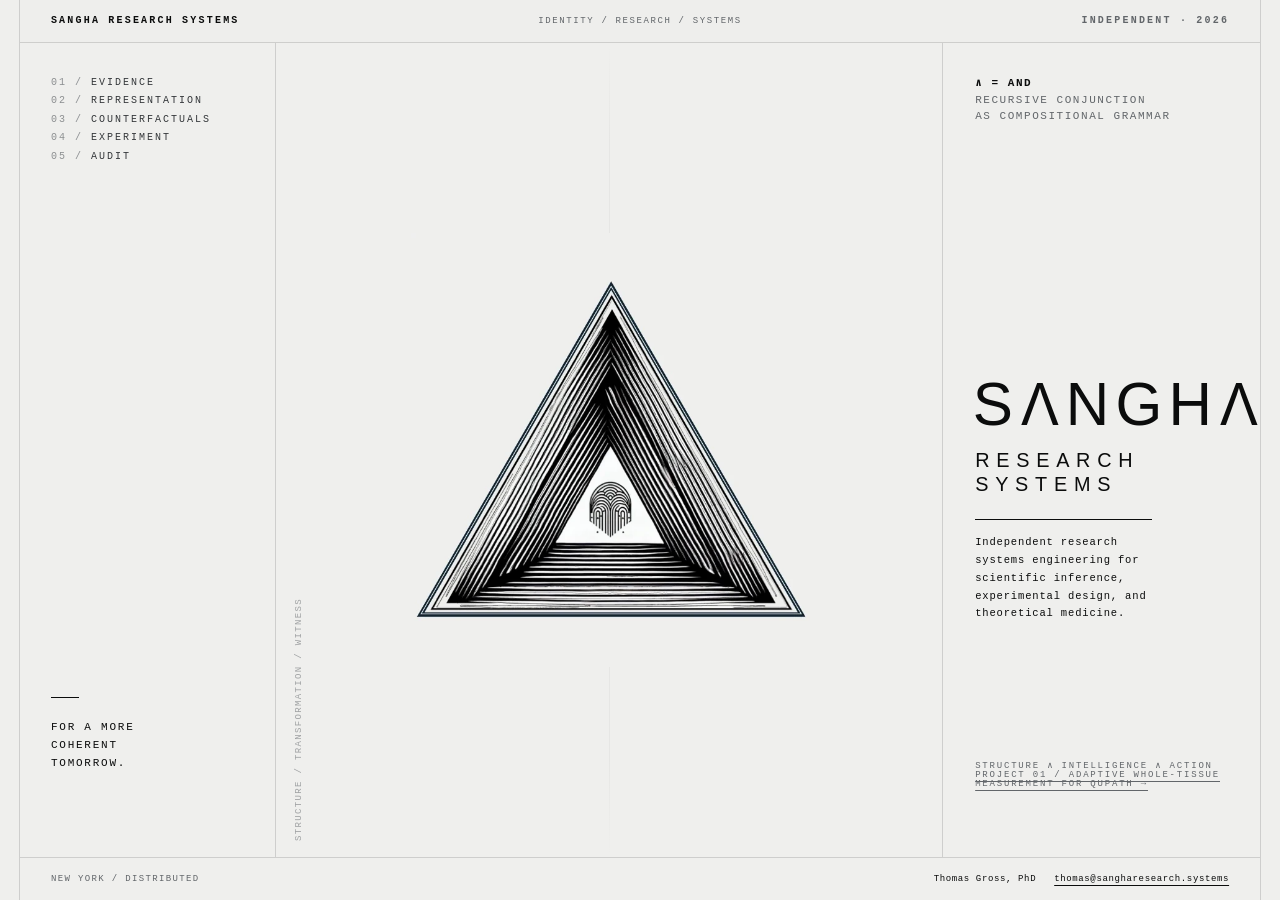
==== public/index.html @ 58444225 "Link QuPath adaptive whole-tissue project from homepage" ====
<!doctype html>
<html lang="en">
<head>
  <meta charset="utf-8" />
  <meta name="viewport" content="width=device-width, initial-scale=1" />
  <meta name="description" content="SANGHA Research Systems — independent research systems engineering for scientific inference, experimental design, and theoretical medicine." />
  <meta name="theme-color" content="#efefed" />
  <link rel="icon" href="assets/sangha-icon.svg" type="image/svg+xml" />
  <title>SANGHA Research Systems</title>
  <style>
    :root{
      --paper:#efefed;
      --ink:#0b0c0c;
      --blue:#0e2a44;
      --muted:#62666a;
      --hair:rgba(11,12,12,.14);
      --pad:clamp(18px,2.4vw,38px);
      --mono:ui-monospace,SFMono-Regular,Menlo,Monaco,Consolas,"Liberation Mono",monospace;
      --sans:"Helvetica Neue",Helvetica,Arial,sans-serif;
    }

    *{box-sizing:border-box}
    html,body{margin:0;min-height:100%;background:var(--paper);color:var(--ink)}
    body{font-family:var(--sans);overflow:hidden;background:var(--paper)}
    a{color:inherit;text-decoration-thickness:1px;text-underline-offset:4px}
    ::selection{background:var(--ink);color:var(--paper)}

    .frame{
      height:100vh;
      height:100svh;
      border-left:1px solid var(--hair);
      border-right:1px solid var(--hair);
      margin:0 clamp(0px,1.5vw,24px);
      display:grid;
      grid-template-rows:43px minmax(0,1fr) 43px;
      background:var(--paper);
    }

    .topbar{
      display:grid;
      grid-template-columns:1fr auto 1fr;
      gap:16px;
      align-items:center;
      padding:12px var(--pad);
      border-bottom:1px solid var(--hair);
      background:rgba(239,239,237,.96);
    }
    .topbar .brand,.topbar .meta{
      font:600 10px/1.2 var(--mono);
      letter-spacing:.22em;
      text-transform:uppercase;
    }
    .topbar .meta{text-align:right;color:var(--muted)}
    .topbar .center{
      font:500 9px/1 var(--mono);
      letter-spacing:.18em;
      color:var(--muted);
      text-transform:uppercase;
    }

    .hero{
      position:relative;
      min-height:0;
      display:grid;
      grid-template-columns:minmax(170px,.66fr) minmax(0,1.72fr) minmax(230px,.82fr);
      overflow:hidden;
      background:var(--paper);
    }
    .hero>*{min-width:0}

    .rail{
      padding:var(--pad);
      border-right:1px solid var(--hair);
      display:flex;
      flex-direction:column;
      justify-content:space-between;
    }
    .rail ol{
      list-style:none;
      padding:0;
      margin:0;
      counter-reset:item;
    }
    .rail li{
      font:500 10px/1.85 var(--mono);
      letter-spacing:.2em;
      text-transform:uppercase;
      color:#34373a;
    }
    .rail li::before{
      counter-increment:item;
      content:"0" counter(item) " / ";
      color:#8c8f91;
    }
    .rail .statement{
      max-width:18ch;
      font:500 11px/1.65 var(--mono);
      letter-spacing:.16em;
      text-transform:uppercase;
      margin-bottom:6vh;
    }
    .rail .rule{
      display:block;
      width:28px;
      border-top:1px solid var(--ink);
      margin:20px 0;
    }

    .markstage{
      position:relative;
      display:flex;
      align-items:center;
      justify-content:center;
      overflow:hidden;
      isolation:isolate;
      min-height:0;
      background:var(--paper);
    }
    #field{
      position:absolute;
      inset:0;
      width:100%;
      height:100%;
      z-index:-2;
    }
    .axis{
      position:absolute;
      left:50%;
      top:0;
      bottom:0;
      width:1px;
      background:linear-gradient(transparent,var(--hair) 12%,var(--hair) 88%,transparent);
      z-index:-1;
      opacity:.28;
    }
    .markwrap{
      width:min(61%,610px);
      aspect-ratio:654/698;
      display:flex;
      align-items:center;
      justify-content:center;
    }
    .markwrap img{
      display:block;
      width:100%;
      height:100%;
      object-fit:contain;
      user-select:none;
      pointer-events:none;
    }
    .coordinates{
      position:absolute;
      left:18px;
      bottom:16px;
      font:500 9px/1.3 var(--mono);
      letter-spacing:.15em;
      color:var(--muted);
      opacity:.56;
      writing-mode:vertical-rl;
      transform:rotate(180deg);
    }

    .hero-copy{
      padding:clamp(24px,2.5vw,42px);
      border-left:1px solid var(--hair);
      display:flex;
      flex-direction:column;
      justify-content:space-between;
    }
    .logic{
      font:500 11px/1.5 var(--mono);
      letter-spacing:.14em;
      text-transform:uppercase;
      color:var(--muted);
    }
    .logic strong{color:var(--ink);font-weight:600}
    .name{margin:13vh 0 0}
    .wordmark{
      font-size:clamp(42px,4.7vw,76px);
      line-height:.82;
      letter-spacing:.105em;
      font-weight:400;
      white-space:nowrap;
      transform:translateX(-.04em);
    }
    .wordmark .and{
      font-weight:300;
      display:inline-block;
      transform:scaleX(.94);
      transform-origin:center;
    }
    .submark{
      margin-top:18px;
      font-size:clamp(15px,1.55vw,24px);
      letter-spacing:.34em;
      text-transform:uppercase;
      line-height:1.25;
    }
    .descriptor{
      margin-top:22px;
      padding-top:14px;
      border-top:1px solid var(--ink);
      max-width:28ch;
      font:500 10.5px/1.7 var(--mono);
      letter-spacing:.08em;
    }
    .scrollcue{
      font:500 9px/1 var(--mono);
      letter-spacing:.2em;
      text-transform:uppercase;
      color:var(--muted);
      margin-bottom:4vh;
    }

    .footer{
      border-top:1px solid var(--hair);
      display:flex;
      align-items:center;
      justify-content:space-between;
      gap:20px;
      padding:0 var(--pad);
      font:500 9px/1.35 var(--mono);
      letter-spacing:.15em;
      text-transform:uppercase;
      color:var(--muted);
      white-space:nowrap;
    }
    .footer .contact{
      display:flex;
      align-items:center;
      gap:18px;
      color:var(--ink);
      text-transform:none;
      letter-spacing:.07em;
    }


    @media (max-width:1180px) and (min-width:901px){
      .hero{
        grid-template-columns:minmax(145px,.56fr) minmax(0,1.55fr) minmax(250px,.94fr);
      }
      .rail{padding:24px 18px}
      .rail li{font-size:9px;letter-spacing:.14em}
      .rail .statement{font-size:10px}
      .hero-copy{padding:24px}
      .logic{font-size:10px}
      .name{margin:10vh 0 0}
      .wordmark{font-size:clamp(40px,4vw,56px);letter-spacing:.075em}
      .submark{font-size:14px;letter-spacing:.26em}
      .descriptor{font-size:10px;max-width:26ch}
      .scrollcue{font-size:8px;letter-spacing:.15em}
      .coordinates{font-size:8px}
    }

    @media (max-width:900px){
      body{overflow:auto}
      .frame{
        min-height:100svh;
        height:auto;
        margin:0;
        grid-template-rows:43px auto 58px;
      }
      .topbar{grid-template-columns:1fr auto}
      .topbar .center{display:none}
      .hero{
        grid-template-columns:1fr;
        grid-template-rows:auto minmax(52svh,1fr) auto;
      }
      .rail{
        padding:11px 14px;
        border-right:0;
        border-bottom:1px solid var(--hair);
      }
      .rail ol{
        display:flex;
        flex-wrap:wrap;
        gap:4px 14px;
      }
      .rail li{
        font-size:7.5px;
        line-height:1.45;
        letter-spacing:.1em;
        white-space:nowrap;
      }
      .rail .statement{display:none}
      .markstage{min-height:52svh}
      .markwrap{width:min(76%,520px)}
      .coordinates{display:none}
      .hero-copy{
        grid-column:1;
        border-left:0;
        border-top:1px solid var(--hair);
        padding:20px;
        min-height:250px;
      }
      .name{margin:0}
      .wordmark{font-size:clamp(42px,13.5vw,72px);letter-spacing:.075em}
      .descriptor{max-width:42ch;font-size:10px}
      .footer{
        padding:10px 13px;
        white-space:normal;
        align-items:flex-start;
        flex-direction:column;
        justify-content:center;
        gap:5px;
      }
      .footer .contact{flex-wrap:wrap}
    }

    @media (prefers-reduced-motion:reduce){
      #field{display:none}
    }

    /* Subtractive cleanup: the central mark stands alone; no ghost geometry behind it. */
    #field{display:none}
  </style>
</head>
<body>
  <main class="frame">
    <header class="topbar">
      <div class="brand">SANGHA Research Systems</div>
      <div class="center">Identity / Research / Systems</div>
      <div class="meta">Independent · 2026</div>
    </header>

    <section class="hero" id="top">
      <aside class="rail">
        <ol aria-label="Research pipeline">
          <li>Evidence</li>
          <li>Representation</li>
          <li>Counterfactuals</li>
          <li>Experiment</li>
          <li>Audit</li>
        </ol>
        <div class="statement"><span class="rule"></span>For a more coherent tomorrow.</div>
      </aside>

      <div class="markstage" id="markstage">
        <canvas id="field" aria-hidden="true"></canvas>
        <div class="axis" aria-hidden="true"></div>
        <div class="markwrap">
          <img src="assets/sangha-hero-mark.webp" alt="SANGHA nested triangular mark with central fingerprint glyph" />
        </div>
        <div class="coordinates">STRUCTURE / TRANSFORMATION / WITNESS</div>
      </div>

      <div class="hero-copy">
        <div class="logic">
          <strong>∧ = AND</strong><br>
          recursive conjunction<br>
          as compositional grammar
        </div>

        <div class="name">
          <div class="wordmark" aria-label="SANGHA">S<span class="and">Λ</span>NGH<span class="and">Λ</span></div>
          <div class="submark">Research Systems</div>
          <div class="descriptor">Independent research systems engineering for scientific inference, experimental design, and theoretical medicine.</div>
        </div>

        <div class="scrollcue">Structure ∧ Intelligence ∧ Action<br><a href="projects/qupath-adaptive-whole-tissue.html">Project 01 / Adaptive Whole-Tissue Measurement for QuPath →</a></div>
      </div>
    </section>

    <footer class="footer">
      <div>New York / distributed</div>
      <div class="contact">
        <span>Thomas Gross, PhD</span>
        <a href="mailto:thomas@sangharesearch.systems">thomas@sangharesearch.systems</a>
      </div>
    </footer>
  </main>

<script>
(() => {
  const canvas = document.getElementById('field');
  if (!canvas || getComputedStyle(canvas).display === 'none') return;
  const stage = document.getElementById('markstage');
  const ctx = canvas.getContext('2d');
  let mx = .5, my = .5, targetX = .5, targetY = .5;
  const reduced = matchMedia('(prefers-reduced-motion: reduce)').matches;

  function resize(){
    const r = stage.getBoundingClientRect();
    const dpr = Math.min(devicePixelRatio || 1, 2);
    canvas.width = Math.max(1, Math.floor(r.width*dpr));
    canvas.height = Math.max(1, Math.floor(r.height*dpr));
    canvas.style.width = r.width+'px';
    canvas.style.height = r.height+'px';
    ctx.setTransform(dpr,0,0,dpr,0,0);
  }

  function tri(cx, cy, radius, skew, phase){
    const h = radius * 1.12;
    const left = [cx-radius + skew*phase, cy+h*.58];
    const right = [cx+radius + skew*phase, cy+h*.58];
    const top = [cx + skew*phase*.25, cy-h*.72];
    ctx.beginPath();
    ctx.moveTo(top[0],top[1]);
    ctx.lineTo(right[0],right[1]);
    ctx.lineTo(left[0],left[1]);
    ctx.closePath();
  }

  function draw(t){
    const r = stage.getBoundingClientRect(), w=r.width, h=r.height;
    ctx.clearRect(0,0,w,h);
    mx += (targetX-mx)*.035;
    my += (targetY-my)*.035;

    const cx=w*.5, cy=h*.49;
    const base=Math.min(w*.47,h*.39);
    const drift=(mx-.5)*8;
    const vdrift=(my-.5)*4;
    const time = reduced ? 0 : t*0.00006;

    ctx.lineWidth=.5;
    for(let i=0;i<14;i++){
      const p=i/13;
      const pulse=Math.sin(time + p*3.6)*.8;
      const radius=base*(1.08+p*.07) + pulse;
      const alpha=.025 + (1-p)*.035;
      ctx.strokeStyle=`rgba(14,42,68,${alpha})`;
      tri(cx + drift*p, cy + vdrift*(1-p), radius, drift*.28, p);
      ctx.stroke();
    }

    requestAnimationFrame(draw);
  }

  stage.addEventListener('pointermove', e => {
    const r=stage.getBoundingClientRect();
    targetX=(e.clientX-r.left)/r.width;
    targetY=(e.clientY-r.top)/r.height;
  });
  stage.addEventListener('pointerleave', () => { targetX=.5; targetY=.5; });
  addEventListener('resize', resize);

  resize();
  requestAnimationFrame(draw);
})();
</script>
</body>
</html>
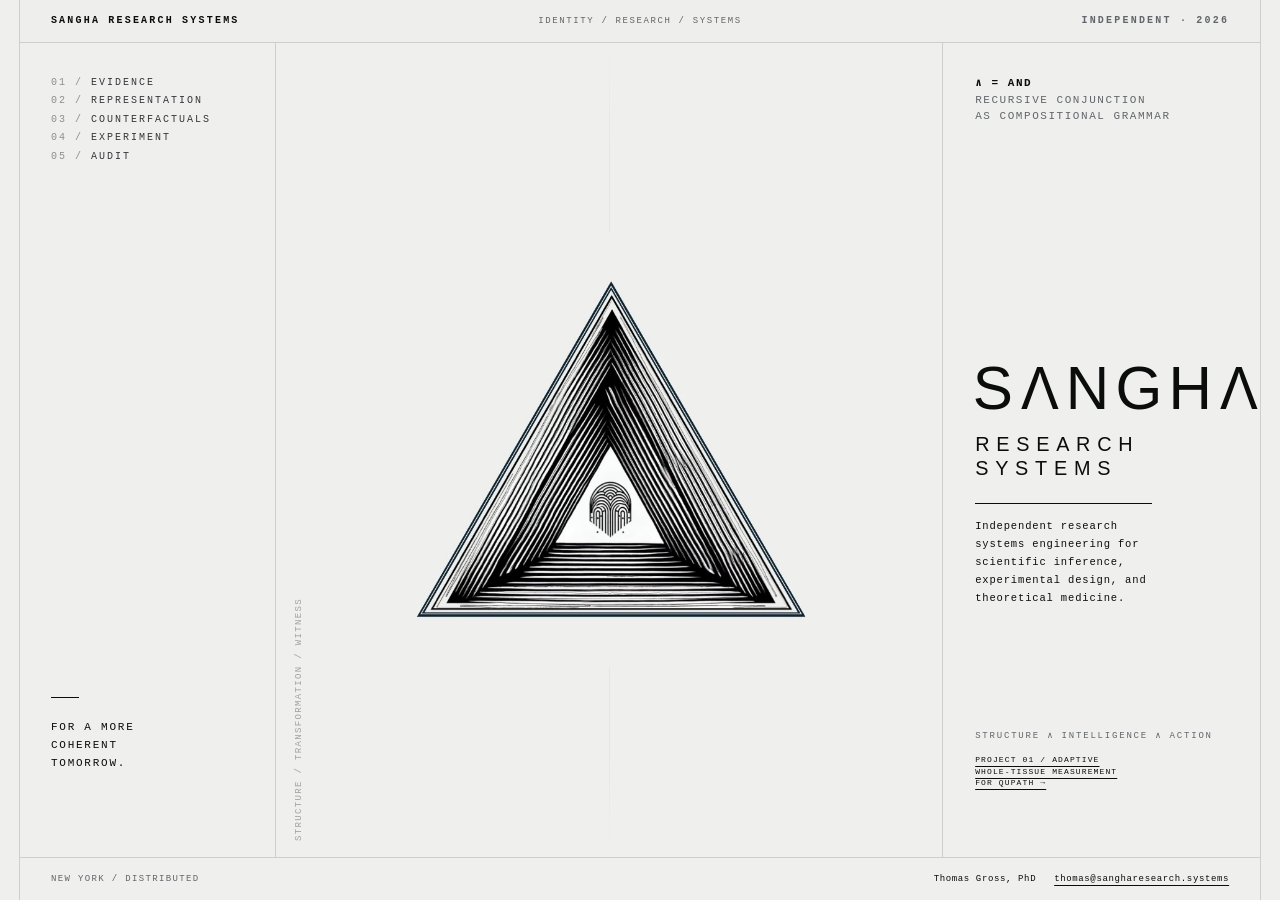
==== commit 5b235e7f: "Fix mobile project link spacing on homepage" ====
--- a/public/index.html
+++ b/public/index.html
@@ -205,11 +205,20 @@
       letter-spacing:.08em;
     }
     .scrollcue{
-      font:500 9px/1 var(--mono);
+      font:500 9px/1.35 var(--mono);
       letter-spacing:.2em;
       text-transform:uppercase;
       color:var(--muted);
       margin-bottom:4vh;
+    }
+    .projectlink{
+      display:block;
+      margin-top:12px;
+      max-width:34ch;
+      font:500 8px/1.45 var(--mono);
+      letter-spacing:.14em;
+      text-transform:uppercase;
+      color:var(--ink);
     }
 
     .footer{
@@ -249,6 +258,7 @@
       .submark{font-size:14px;letter-spacing:.26em}
       .descriptor{font-size:10px;max-width:26ch}
       .scrollcue{font-size:8px;letter-spacing:.15em}
+      .projectlink{font-size:7.5px;max-width:30ch}
       .coordinates{font-size:8px}
     }
 
@@ -357,7 +367,7 @@
           <div class="descriptor">Independent research systems engineering for scientific inference, experimental design, and theoretical medicine.</div>
         </div>
 
-        <div class="scrollcue">Structure ∧ Intelligence ∧ Action<br><a href="projects/qupath-adaptive-whole-tissue.html">Project 01 / Adaptive Whole-Tissue Measurement for QuPath →</a></div>
+        <div class="scrollcue">Structure ∧ Intelligence ∧ Action<a class="projectlink" href="projects/qupath-adaptive-whole-tissue.html">Project 01 / Adaptive Whole-Tissue Measurement for QuPath →</a></div>
       </div>
     </section>
 
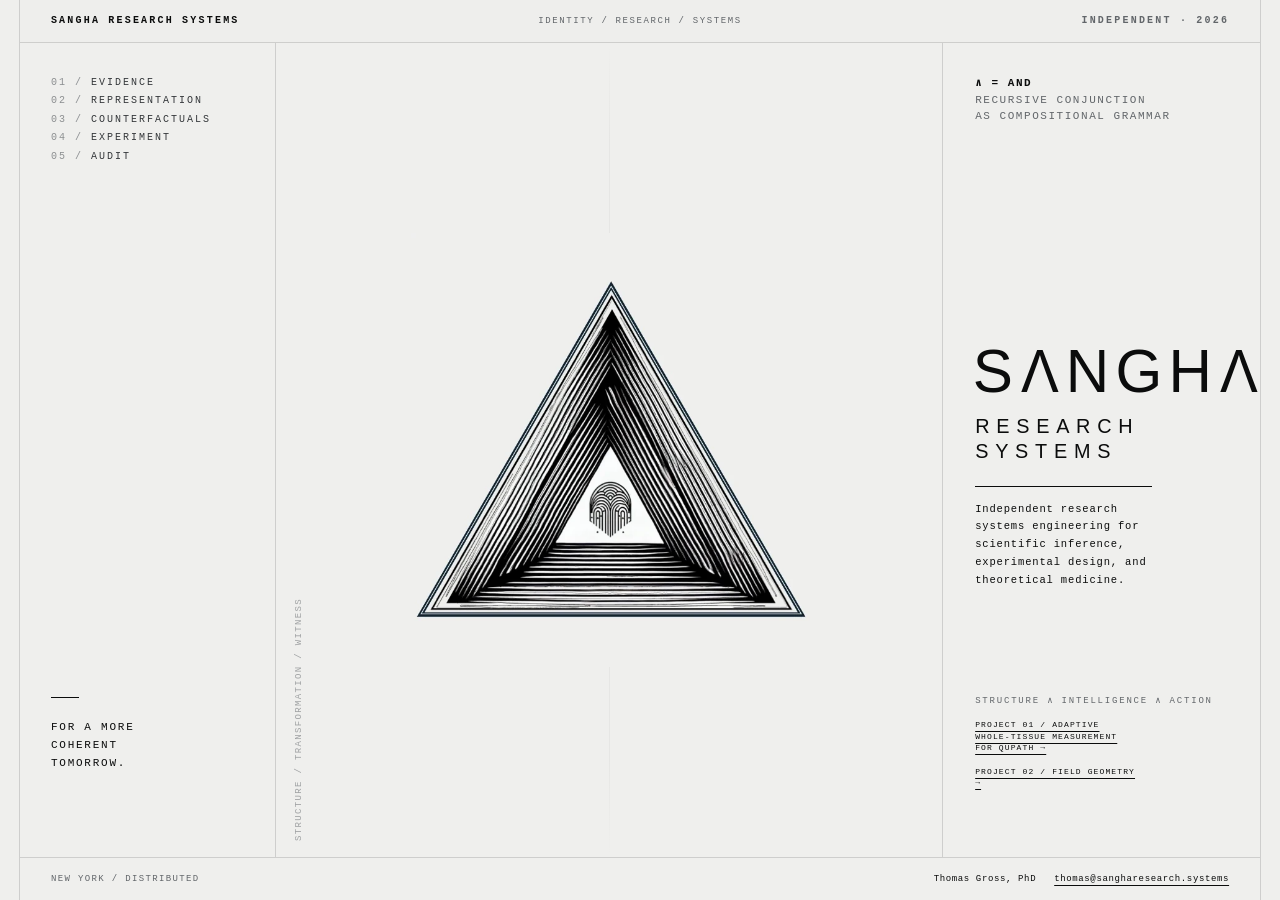
==== commit 8ec67e68: "Publish Field Geometry v0.1.0 source, validated release and project page" ====
--- a/public/index.html
+++ b/public/index.html
@@ -367,7 +367,7 @@
           <div class="descriptor">Independent research systems engineering for scientific inference, experimental design, and theoretical medicine.</div>
         </div>
 
-        <div class="scrollcue">Structure ∧ Intelligence ∧ Action<a class="projectlink" href="projects/qupath-adaptive-whole-tissue.html">Project 01 / Adaptive Whole-Tissue Measurement for QuPath →</a></div>
+        <div class="scrollcue">Structure ∧ Intelligence ∧ Action<a class="projectlink" href="projects/qupath-adaptive-whole-tissue.html">Project 01 / Adaptive Whole-Tissue Measurement for QuPath →</a><a class="projectlink" href="projects/field-geometry.html">Project 02 / Field Geometry →</a></div>
       </div>
     </section>
 
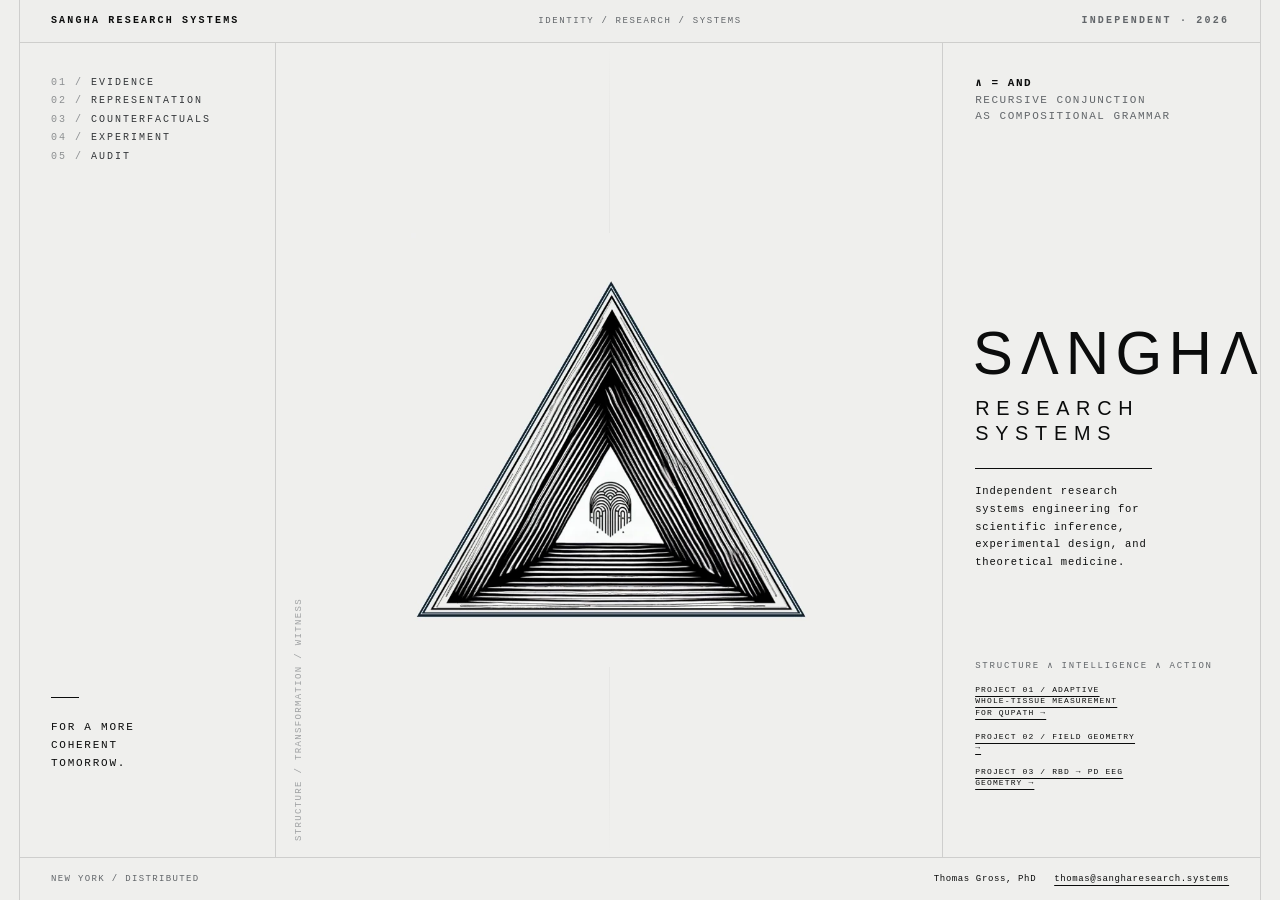
==== commit f260a936: "Add RBD to PD EEG geometry to SANGHA home" ====
--- a/public/index.html
+++ b/public/index.html
@@ -25,361 +25,34 @@
     a{color:inherit;text-decoration-thickness:1px;text-underline-offset:4px}
     ::selection{background:var(--ink);color:var(--paper)}
 
-    .frame{
-      height:100vh;
-      height:100svh;
-      border-left:1px solid var(--hair);
-      border-right:1px solid var(--hair);
-      margin:0 clamp(0px,1.5vw,24px);
-      display:grid;
-      grid-template-rows:43px minmax(0,1fr) 43px;
-      background:var(--paper);
-    }
-
-    .topbar{
-      display:grid;
-      grid-template-columns:1fr auto 1fr;
-      gap:16px;
-      align-items:center;
-      padding:12px var(--pad);
-      border-bottom:1px solid var(--hair);
-      background:rgba(239,239,237,.96);
-    }
-    .topbar .brand,.topbar .meta{
-      font:600 10px/1.2 var(--mono);
-      letter-spacing:.22em;
-      text-transform:uppercase;
-    }
-    .topbar .meta{text-align:right;color:var(--muted)}
-    .topbar .center{
-      font:500 9px/1 var(--mono);
-      letter-spacing:.18em;
-      color:var(--muted);
-      text-transform:uppercase;
-    }
-
-    .hero{
-      position:relative;
-      min-height:0;
-      display:grid;
-      grid-template-columns:minmax(170px,.66fr) minmax(0,1.72fr) minmax(230px,.82fr);
-      overflow:hidden;
-      background:var(--paper);
-    }
-    .hero>*{min-width:0}
-
-    .rail{
-      padding:var(--pad);
-      border-right:1px solid var(--hair);
-      display:flex;
-      flex-direction:column;
-      justify-content:space-between;
-    }
-    .rail ol{
-      list-style:none;
-      padding:0;
-      margin:0;
-      counter-reset:item;
-    }
-    .rail li{
-      font:500 10px/1.85 var(--mono);
-      letter-spacing:.2em;
-      text-transform:uppercase;
-      color:#34373a;
-    }
-    .rail li::before{
-      counter-increment:item;
-      content:"0" counter(item) " / ";
-      color:#8c8f91;
-    }
-    .rail .statement{
-      max-width:18ch;
-      font:500 11px/1.65 var(--mono);
-      letter-spacing:.16em;
-      text-transform:uppercase;
-      margin-bottom:6vh;
-    }
-    .rail .rule{
-      display:block;
-      width:28px;
-      border-top:1px solid var(--ink);
-      margin:20px 0;
-    }
-
-    .markstage{
-      position:relative;
-      display:flex;
-      align-items:center;
-      justify-content:center;
-      overflow:hidden;
-      isolation:isolate;
-      min-height:0;
-      background:var(--paper);
-    }
-    #field{
-      position:absolute;
-      inset:0;
-      width:100%;
-      height:100%;
-      z-index:-2;
-    }
-    .axis{
-      position:absolute;
-      left:50%;
-      top:0;
-      bottom:0;
-      width:1px;
-      background:linear-gradient(transparent,var(--hair) 12%,var(--hair) 88%,transparent);
-      z-index:-1;
-      opacity:.28;
-    }
-    .markwrap{
-      width:min(61%,610px);
-      aspect-ratio:654/698;
-      display:flex;
-      align-items:center;
-      justify-content:center;
-    }
-    .markwrap img{
-      display:block;
-      width:100%;
-      height:100%;
-      object-fit:contain;
-      user-select:none;
-      pointer-events:none;
-    }
-    .coordinates{
-      position:absolute;
-      left:18px;
-      bottom:16px;
-      font:500 9px/1.3 var(--mono);
-      letter-spacing:.15em;
-      color:var(--muted);
-      opacity:.56;
-      writing-mode:vertical-rl;
-      transform:rotate(180deg);
-    }
-
-    .hero-copy{
-      padding:clamp(24px,2.5vw,42px);
-      border-left:1px solid var(--hair);
-      display:flex;
-      flex-direction:column;
-      justify-content:space-between;
-    }
-    .logic{
-      font:500 11px/1.5 var(--mono);
-      letter-spacing:.14em;
-      text-transform:uppercase;
-      color:var(--muted);
-    }
-    .logic strong{color:var(--ink);font-weight:600}
-    .name{margin:13vh 0 0}
-    .wordmark{
-      font-size:clamp(42px,4.7vw,76px);
-      line-height:.82;
-      letter-spacing:.105em;
-      font-weight:400;
-      white-space:nowrap;
-      transform:translateX(-.04em);
-    }
-    .wordmark .and{
-      font-weight:300;
-      display:inline-block;
-      transform:scaleX(.94);
-      transform-origin:center;
-    }
-    .submark{
-      margin-top:18px;
-      font-size:clamp(15px,1.55vw,24px);
-      letter-spacing:.34em;
-      text-transform:uppercase;
-      line-height:1.25;
-    }
-    .descriptor{
-      margin-top:22px;
-      padding-top:14px;
-      border-top:1px solid var(--ink);
-      max-width:28ch;
-      font:500 10.5px/1.7 var(--mono);
-      letter-spacing:.08em;
-    }
-    .scrollcue{
-      font:500 9px/1.35 var(--mono);
-      letter-spacing:.2em;
-      text-transform:uppercase;
-      color:var(--muted);
-      margin-bottom:4vh;
-    }
-    .projectlink{
-      display:block;
-      margin-top:12px;
-      max-width:34ch;
-      font:500 8px/1.45 var(--mono);
-      letter-spacing:.14em;
-      text-transform:uppercase;
-      color:var(--ink);
-    }
-
-    .footer{
-      border-top:1px solid var(--hair);
-      display:flex;
-      align-items:center;
-      justify-content:space-between;
-      gap:20px;
-      padding:0 var(--pad);
-      font:500 9px/1.35 var(--mono);
-      letter-spacing:.15em;
-      text-transform:uppercase;
-      color:var(--muted);
-      white-space:nowrap;
-    }
-    .footer .contact{
-      display:flex;
-      align-items:center;
-      gap:18px;
-      color:var(--ink);
-      text-transform:none;
-      letter-spacing:.07em;
-    }
-
-
-    @media (max-width:1180px) and (min-width:901px){
-      .hero{
-        grid-template-columns:minmax(145px,.56fr) minmax(0,1.55fr) minmax(250px,.94fr);
-      }
-      .rail{padding:24px 18px}
-      .rail li{font-size:9px;letter-spacing:.14em}
-      .rail .statement{font-size:10px}
-      .hero-copy{padding:24px}
-      .logic{font-size:10px}
-      .name{margin:10vh 0 0}
-      .wordmark{font-size:clamp(40px,4vw,56px);letter-spacing:.075em}
-      .submark{font-size:14px;letter-spacing:.26em}
-      .descriptor{font-size:10px;max-width:26ch}
-      .scrollcue{font-size:8px;letter-spacing:.15em}
-      .projectlink{font-size:7.5px;max-width:30ch}
-      .coordinates{font-size:8px}
-    }
-
-    @media (max-width:900px){
-      body{overflow:auto}
-      .frame{
-        min-height:100svh;
-        height:auto;
-        margin:0;
-        grid-template-rows:43px auto 58px;
-      }
-      .topbar{grid-template-columns:1fr auto}
-      .topbar .center{display:none}
-      .hero{
-        grid-template-columns:1fr;
-        grid-template-rows:auto minmax(52svh,1fr) auto;
-      }
-      .rail{
-        padding:11px 14px;
-        border-right:0;
-        border-bottom:1px solid var(--hair);
-      }
-      .rail ol{
-        display:flex;
-        flex-wrap:wrap;
-        gap:4px 14px;
-      }
-      .rail li{
-        font-size:7.5px;
-        line-height:1.45;
-        letter-spacing:.1em;
-        white-space:nowrap;
-      }
-      .rail .statement{display:none}
-      .markstage{min-height:52svh}
-      .markwrap{width:min(76%,520px)}
-      .coordinates{display:none}
-      .hero-copy{
-        grid-column:1;
-        border-left:0;
-        border-top:1px solid var(--hair);
-        padding:20px;
-        min-height:250px;
-      }
-      .name{margin:0}
-      .wordmark{font-size:clamp(42px,13.5vw,72px);letter-spacing:.075em}
-      .descriptor{max-width:42ch;font-size:10px}
-      .footer{
-        padding:10px 13px;
-        white-space:normal;
-        align-items:flex-start;
-        flex-direction:column;
-        justify-content:center;
-        gap:5px;
-      }
-      .footer .contact{flex-wrap:wrap}
-    }
-
-    @media (prefers-reduced-motion:reduce){
-      #field{display:none}
-    }
-
-    /* Subtractive cleanup: the central mark stands alone; no ghost geometry behind it. */
+    .frame{height:100vh;height:100svh;border-left:1px solid var(--hair);border-right:1px solid var(--hair);margin:0 clamp(0px,1.5vw,24px);display:grid;grid-template-rows:43px minmax(0,1fr) 43px;background:var(--paper)}
+    .topbar{display:grid;grid-template-columns:1fr auto 1fr;gap:16px;align-items:center;padding:12px var(--pad);border-bottom:1px solid var(--hair);background:rgba(239,239,237,.96)}
+    .topbar .brand,.topbar .meta{font:600 10px/1.2 var(--mono);letter-spacing:.22em;text-transform:uppercase}.topbar .meta{text-align:right;color:var(--muted)}.topbar .center{font:500 9px/1 var(--mono);letter-spacing:.18em;color:var(--muted);text-transform:uppercase}
+    .hero{position:relative;min-height:0;display:grid;grid-template-columns:minmax(170px,.66fr) minmax(0,1.72fr) minmax(230px,.82fr);overflow:hidden;background:var(--paper)}.hero>*{min-width:0}
+    .rail{padding:var(--pad);border-right:1px solid var(--hair);display:flex;flex-direction:column;justify-content:space-between}.rail ol{list-style:none;padding:0;margin:0;counter-reset:item}.rail li{font:500 10px/1.85 var(--mono);letter-spacing:.2em;text-transform:uppercase;color:#34373a}.rail li::before{counter-increment:item;content:"0" counter(item) " / ";color:#8c8f91}.rail .statement{max-width:18ch;font:500 11px/1.65 var(--mono);letter-spacing:.16em;text-transform:uppercase;margin-bottom:6vh}.rail .rule{display:block;width:28px;border-top:1px solid var(--ink);margin:20px 0}
+    .markstage{position:relative;display:flex;align-items:center;justify-content:center;overflow:hidden;isolation:isolate;min-height:0;background:var(--paper)}#field{position:absolute;inset:0;width:100%;height:100%;z-index:-2}.axis{position:absolute;left:50%;top:0;bottom:0;width:1px;background:linear-gradient(transparent,var(--hair) 12%,var(--hair) 88%,transparent);z-index:-1;opacity:.28}.markwrap{width:min(61%,610px);aspect-ratio:654/698;display:flex;align-items:center;justify-content:center}.markwrap img{display:block;width:100%;height:100%;object-fit:contain;user-select:none;pointer-events:none}.coordinates{position:absolute;left:18px;bottom:16px;font:500 9px/1.3 var(--mono);letter-spacing:.15em;color:var(--muted);opacity:.56;writing-mode:vertical-rl;transform:rotate(180deg)}
+    .hero-copy{padding:clamp(24px,2.5vw,42px);border-left:1px solid var(--hair);display:flex;flex-direction:column;justify-content:space-between}.logic{font:500 11px/1.5 var(--mono);letter-spacing:.14em;text-transform:uppercase;color:var(--muted)}.logic strong{color:var(--ink);font-weight:600}.name{margin:13vh 0 0}.wordmark{font-size:clamp(42px,4.7vw,76px);line-height:.82;letter-spacing:.105em;font-weight:400;white-space:nowrap;transform:translateX(-.04em)}.wordmark .and{font-weight:300;display:inline-block;transform:scaleX(.94);transform-origin:center}.submark{margin-top:18px;font-size:clamp(15px,1.55vw,24px);letter-spacing:.34em;text-transform:uppercase;line-height:1.25}.descriptor{margin-top:22px;padding-top:14px;border-top:1px solid var(--ink);max-width:28ch;font:500 10.5px/1.7 var(--mono);letter-spacing:.08em}.scrollcue{font:500 9px/1.35 var(--mono);letter-spacing:.2em;text-transform:uppercase;color:var(--muted);margin-bottom:4vh}.projectlink{display:block;margin-top:12px;max-width:34ch;font:500 8px/1.45 var(--mono);letter-spacing:.14em;text-transform:uppercase;color:var(--ink)}
+    .footer{border-top:1px solid var(--hair);display:flex;align-items:center;justify-content:space-between;gap:20px;padding:0 var(--pad);font:500 9px/1.35 var(--mono);letter-spacing:.15em;text-transform:uppercase;color:var(--muted);white-space:nowrap}.footer .contact{display:flex;align-items:center;gap:18px;color:var(--ink);text-transform:none;letter-spacing:.07em}
+    @media (max-width:1180px) and (min-width:901px){.hero{grid-template-columns:minmax(145px,.56fr) minmax(0,1.55fr) minmax(250px,.94fr)}.rail{padding:24px 18px}.rail li{font-size:9px;letter-spacing:.14em}.rail .statement{font-size:10px}.hero-copy{padding:24px}.logic{font-size:10px}.name{margin:10vh 0 0}.wordmark{font-size:clamp(40px,4vw,56px);letter-spacing:.075em}.submark{font-size:14px;letter-spacing:.26em}.descriptor{font-size:10px;max-width:26ch}.scrollcue{font-size:8px;letter-spacing:.15em}.projectlink{font-size:7.5px;max-width:30ch}.coordinates{font-size:8px}}
+    @media (max-width:900px){body{overflow:auto}.frame{min-height:100svh;height:auto;margin:0;grid-template-rows:43px auto 58px}.topbar{grid-template-columns:1fr auto}.topbar .center{display:none}.hero{grid-template-columns:1fr;grid-template-rows:auto minmax(52svh,1fr) auto}.rail{padding:11px 14px;border-right:0;border-bottom:1px solid var(--hair)}.rail ol{display:flex;flex-wrap:wrap;gap:4px 14px}.rail li{font-size:7.5px;line-height:1.45;letter-spacing:.1em;white-space:nowrap}.rail .statement{display:none}.markstage{min-height:52svh}.markwrap{width:min(76%,520px)}.coordinates{display:none}.hero-copy{grid-column:1;border-left:0;border-top:1px solid var(--hair);padding:20px;min-height:250px}.name{margin:0}.wordmark{font-size:clamp(42px,13.5vw,72px);letter-spacing:.075em}.descriptor{max-width:42ch;font-size:10px}.footer{padding:10px 13px;white-space:normal;align-items:flex-start;flex-direction:column;justify-content:center;gap:5px}.footer .contact{flex-wrap:wrap}}
+    @media (prefers-reduced-motion:reduce){#field{display:none}}
     #field{display:none}
   </style>
 </head>
 <body>
   <main class="frame">
-    <header class="topbar">
-      <div class="brand">SANGHA Research Systems</div>
-      <div class="center">Identity / Research / Systems</div>
-      <div class="meta">Independent · 2026</div>
-    </header>
-
+    <header class="topbar"><div class="brand">SANGHA Research Systems</div><div class="center">Identity / Research / Systems</div><div class="meta">Independent · 2026</div></header>
     <section class="hero" id="top">
-      <aside class="rail">
-        <ol aria-label="Research pipeline">
-          <li>Evidence</li>
-          <li>Representation</li>
-          <li>Counterfactuals</li>
-          <li>Experiment</li>
-          <li>Audit</li>
-        </ol>
-        <div class="statement"><span class="rule"></span>For a more coherent tomorrow.</div>
-      </aside>
-
-      <div class="markstage" id="markstage">
-        <canvas id="field" aria-hidden="true"></canvas>
-        <div class="axis" aria-hidden="true"></div>
-        <div class="markwrap">
-          <img src="assets/sangha-hero-mark.webp" alt="SANGHA nested triangular mark with central fingerprint glyph" />
-        </div>
-        <div class="coordinates">STRUCTURE / TRANSFORMATION / WITNESS</div>
-      </div>
-
+      <aside class="rail"><ol aria-label="Research pipeline"><li>Evidence</li><li>Representation</li><li>Counterfactuals</li><li>Experiment</li><li>Audit</li></ol><div class="statement"><span class="rule"></span>For a more coherent tomorrow.</div></aside>
+      <div class="markstage" id="markstage"><canvas id="field" aria-hidden="true"></canvas><div class="axis" aria-hidden="true"></div><div class="markwrap"><img src="assets/sangha-hero-mark.webp" alt="SANGHA nested triangular mark with central fingerprint glyph" /></div><div class="coordinates">STRUCTURE / TRANSFORMATION / WITNESS</div></div>
       <div class="hero-copy">
-        <div class="logic">
-          <strong>∧ = AND</strong><br>
-          recursive conjunction<br>
-          as compositional grammar
-        </div>
-
-        <div class="name">
-          <div class="wordmark" aria-label="SANGHA">S<span class="and">Λ</span>NGH<span class="and">Λ</span></div>
-          <div class="submark">Research Systems</div>
-          <div class="descriptor">Independent research systems engineering for scientific inference, experimental design, and theoretical medicine.</div>
-        </div>
-
-        <div class="scrollcue">Structure ∧ Intelligence ∧ Action<a class="projectlink" href="projects/qupath-adaptive-whole-tissue.html">Project 01 / Adaptive Whole-Tissue Measurement for QuPath →</a><a class="projectlink" href="projects/field-geometry.html">Project 02 / Field Geometry →</a></div>
+        <div class="logic"><strong>∧ = AND</strong><br>recursive conjunction<br>as compositional grammar</div>
+        <div class="name"><div class="wordmark" aria-label="SANGHA">S<span class="and">Λ</span>NGH<span class="and">Λ</span></div><div class="submark">Research Systems</div><div class="descriptor">Independent research systems engineering for scientific inference, experimental design, and theoretical medicine.</div></div>
+        <div class="scrollcue">Structure ∧ Intelligence ∧ Action<a class="projectlink" href="projects/qupath-adaptive-whole-tissue.html">Project 01 / Adaptive Whole-Tissue Measurement for QuPath →</a><a class="projectlink" href="projects/field-geometry.html">Project 02 / Field Geometry →</a><a class="projectlink" href="projects/rbd-pd-eeg-geometry.html">Project 03 / RBD → PD EEG Geometry →</a></div>
       </div>
     </section>
-
-    <footer class="footer">
-      <div>New York / distributed</div>
-      <div class="contact">
-        <span>Thomas Gross, PhD</span>
-        <a href="mailto:thomas@sangharesearch.systems">thomas@sangharesearch.systems</a>
-      </div>
-    </footer>
+    <footer class="footer"><div>New York / distributed</div><div class="contact"><span>Thomas Gross, PhD</span><a href="mailto:thomas@sangharesearch.systems">thomas@sangharesearch.systems</a></div></footer>
   </main>
-
 <script>
 (() => {
   const canvas = document.getElementById('field');
@@ -388,65 +61,10 @@
   const ctx = canvas.getContext('2d');
   let mx = .5, my = .5, targetX = .5, targetY = .5;
   const reduced = matchMedia('(prefers-reduced-motion: reduce)').matches;
-
-  function resize(){
-    const r = stage.getBoundingClientRect();
-    const dpr = Math.min(devicePixelRatio || 1, 2);
-    canvas.width = Math.max(1, Math.floor(r.width*dpr));
-    canvas.height = Math.max(1, Math.floor(r.height*dpr));
-    canvas.style.width = r.width+'px';
-    canvas.style.height = r.height+'px';
-    ctx.setTransform(dpr,0,0,dpr,0,0);
-  }
-
-  function tri(cx, cy, radius, skew, phase){
-    const h = radius * 1.12;
-    const left = [cx-radius + skew*phase, cy+h*.58];
-    const right = [cx+radius + skew*phase, cy+h*.58];
-    const top = [cx + skew*phase*.25, cy-h*.72];
-    ctx.beginPath();
-    ctx.moveTo(top[0],top[1]);
-    ctx.lineTo(right[0],right[1]);
-    ctx.lineTo(left[0],left[1]);
-    ctx.closePath();
-  }
-
-  function draw(t){
-    const r = stage.getBoundingClientRect(), w=r.width, h=r.height;
-    ctx.clearRect(0,0,w,h);
-    mx += (targetX-mx)*.035;
-    my += (targetY-my)*.035;
-
-    const cx=w*.5, cy=h*.49;
-    const base=Math.min(w*.47,h*.39);
-    const drift=(mx-.5)*8;
-    const vdrift=(my-.5)*4;
-    const time = reduced ? 0 : t*0.00006;
-
-    ctx.lineWidth=.5;
-    for(let i=0;i<14;i++){
-      const p=i/13;
-      const pulse=Math.sin(time + p*3.6)*.8;
-      const radius=base*(1.08+p*.07) + pulse;
-      const alpha=.025 + (1-p)*.035;
-      ctx.strokeStyle=`rgba(14,42,68,${alpha})`;
-      tri(cx + drift*p, cy + vdrift*(1-p), radius, drift*.28, p);
-      ctx.stroke();
-    }
-
-    requestAnimationFrame(draw);
-  }
-
-  stage.addEventListener('pointermove', e => {
-    const r=stage.getBoundingClientRect();
-    targetX=(e.clientX-r.left)/r.width;
-    targetY=(e.clientY-r.top)/r.height;
-  });
-  stage.addEventListener('pointerleave', () => { targetX=.5; targetY=.5; });
-  addEventListener('resize', resize);
-
-  resize();
-  requestAnimationFrame(draw);
+  function resize(){const r=stage.getBoundingClientRect();const dpr=Math.min(devicePixelRatio||1,2);canvas.width=Math.max(1,Math.floor(r.width*dpr));canvas.height=Math.max(1,Math.floor(r.height*dpr));canvas.style.width=r.width+'px';canvas.style.height=r.height+'px';ctx.setTransform(dpr,0,0,dpr,0,0)}
+  function tri(cx,cy,radius,skew,phase){const h=radius*1.12;const left=[cx-radius+skew*phase,cy+h*.58];const right=[cx+radius+skew*phase,cy+h*.58];const top=[cx+skew*phase*.25,cy-h*.72];ctx.beginPath();ctx.moveTo(top[0],top[1]);ctx.lineTo(right[0],right[1]);ctx.lineTo(left[0],left[1]);ctx.closePath()}
+  function draw(t){const r=stage.getBoundingClientRect(),w=r.width,h=r.height;ctx.clearRect(0,0,w,h);mx+=(targetX-mx)*.035;my+=(targetY-my)*.035;const cx=w*.5,cy=h*.49;const base=Math.min(w*.47,h*.39);const drift=(mx-.5)*8;const vdrift=(my-.5)*4;const time=reduced?0:t*.00006;ctx.lineWidth=.5;for(let i=0;i<14;i++){const p=i/13;const pulse=Math.sin(time+p*3.6)*.8;const radius=base*(1.08+p*.07)+pulse;const alpha=.025+(1-p)*.035;ctx.strokeStyle=`rgba(14,42,68,${alpha})`;tri(cx+drift*p,cy+vdrift*(1-p),radius,drift*.28,p);ctx.stroke()}requestAnimationFrame(draw)}
+  stage.addEventListener('pointermove',e=>{const r=stage.getBoundingClientRect();targetX=(e.clientX-r.left)/r.width;targetY=(e.clientY-r.top)/r.height});stage.addEventListener('pointerleave',()=>{targetX=.5;targetY=.5});addEventListener('resize',resize);resize();requestAnimationFrame(draw);
 })();
 </script>
 </body>
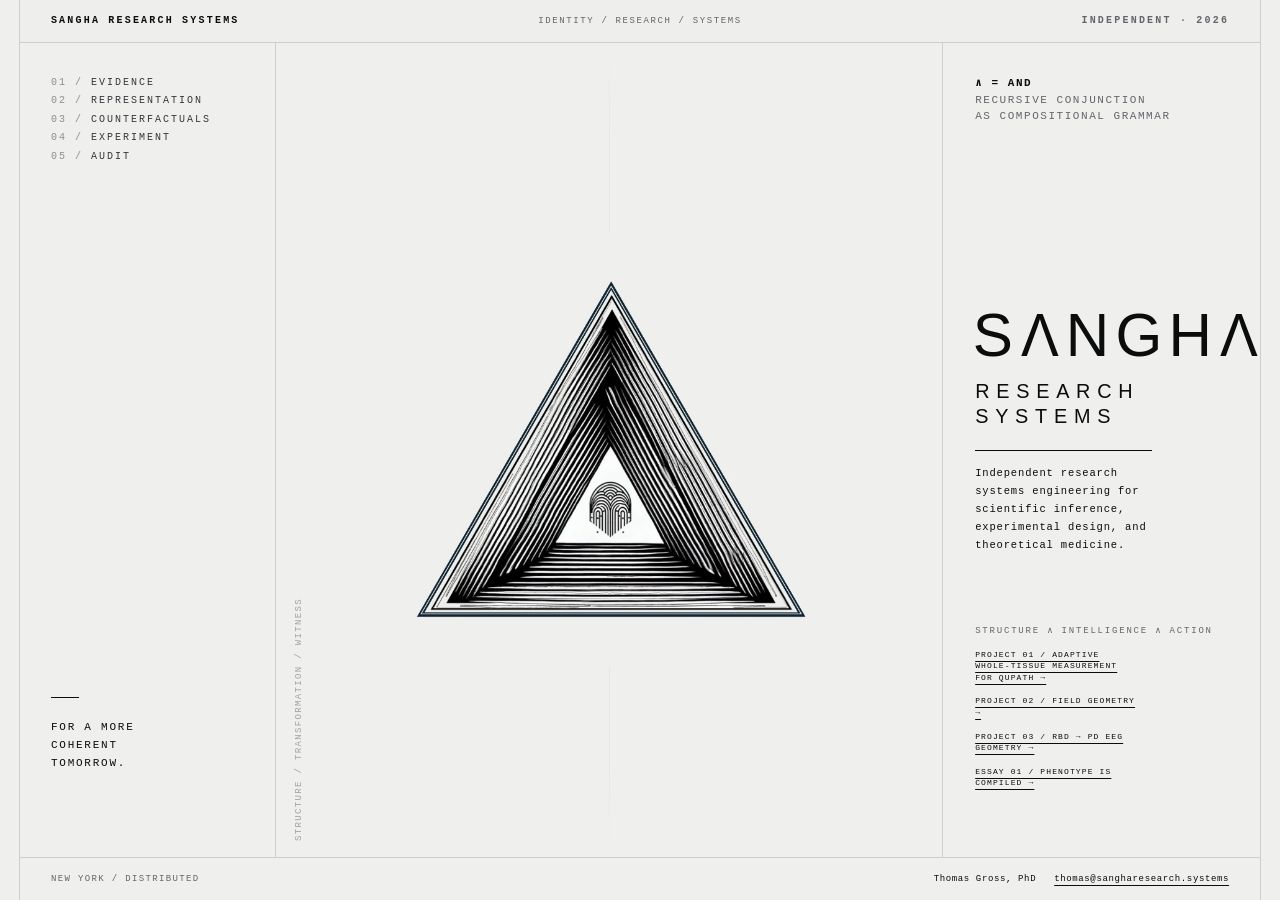
==== commit 1af817ad: "Link Phenotype Is Compiled essay from homepage" ====
--- a/public/index.html
+++ b/public/index.html
@@ -18,13 +18,7 @@
       --mono:ui-monospace,SFMono-Regular,Menlo,Monaco,Consolas,"Liberation Mono",monospace;
       --sans:"Helvetica Neue",Helvetica,Arial,sans-serif;
     }
-
-    *{box-sizing:border-box}
-    html,body{margin:0;min-height:100%;background:var(--paper);color:var(--ink)}
-    body{font-family:var(--sans);overflow:hidden;background:var(--paper)}
-    a{color:inherit;text-decoration-thickness:1px;text-underline-offset:4px}
-    ::selection{background:var(--ink);color:var(--paper)}
-
+    *{box-sizing:border-box}html,body{margin:0;min-height:100%;background:var(--paper);color:var(--ink)}body{font-family:var(--sans);overflow:hidden;background:var(--paper)}a{color:inherit;text-decoration-thickness:1px;text-underline-offset:4px}::selection{background:var(--ink);color:var(--paper)}
     .frame{height:100vh;height:100svh;border-left:1px solid var(--hair);border-right:1px solid var(--hair);margin:0 clamp(0px,1.5vw,24px);display:grid;grid-template-rows:43px minmax(0,1fr) 43px;background:var(--paper)}
     .topbar{display:grid;grid-template-columns:1fr auto 1fr;gap:16px;align-items:center;padding:12px var(--pad);border-bottom:1px solid var(--hair);background:rgba(239,239,237,.96)}
     .topbar .brand,.topbar .meta{font:600 10px/1.2 var(--mono);letter-spacing:.22em;text-transform:uppercase}.topbar .meta{text-align:right;color:var(--muted)}.topbar .center{font:500 9px/1 var(--mono);letter-spacing:.18em;color:var(--muted);text-transform:uppercase}
@@ -35,8 +29,7 @@
     .footer{border-top:1px solid var(--hair);display:flex;align-items:center;justify-content:space-between;gap:20px;padding:0 var(--pad);font:500 9px/1.35 var(--mono);letter-spacing:.15em;text-transform:uppercase;color:var(--muted);white-space:nowrap}.footer .contact{display:flex;align-items:center;gap:18px;color:var(--ink);text-transform:none;letter-spacing:.07em}
     @media (max-width:1180px) and (min-width:901px){.hero{grid-template-columns:minmax(145px,.56fr) minmax(0,1.55fr) minmax(250px,.94fr)}.rail{padding:24px 18px}.rail li{font-size:9px;letter-spacing:.14em}.rail .statement{font-size:10px}.hero-copy{padding:24px}.logic{font-size:10px}.name{margin:10vh 0 0}.wordmark{font-size:clamp(40px,4vw,56px);letter-spacing:.075em}.submark{font-size:14px;letter-spacing:.26em}.descriptor{font-size:10px;max-width:26ch}.scrollcue{font-size:8px;letter-spacing:.15em}.projectlink{font-size:7.5px;max-width:30ch}.coordinates{font-size:8px}}
     @media (max-width:900px){body{overflow:auto}.frame{min-height:100svh;height:auto;margin:0;grid-template-rows:43px auto 58px}.topbar{grid-template-columns:1fr auto}.topbar .center{display:none}.hero{grid-template-columns:1fr;grid-template-rows:auto minmax(52svh,1fr) auto}.rail{padding:11px 14px;border-right:0;border-bottom:1px solid var(--hair)}.rail ol{display:flex;flex-wrap:wrap;gap:4px 14px}.rail li{font-size:7.5px;line-height:1.45;letter-spacing:.1em;white-space:nowrap}.rail .statement{display:none}.markstage{min-height:52svh}.markwrap{width:min(76%,520px)}.coordinates{display:none}.hero-copy{grid-column:1;border-left:0;border-top:1px solid var(--hair);padding:20px;min-height:250px}.name{margin:0}.wordmark{font-size:clamp(42px,13.5vw,72px);letter-spacing:.075em}.descriptor{max-width:42ch;font-size:10px}.footer{padding:10px 13px;white-space:normal;align-items:flex-start;flex-direction:column;justify-content:center;gap:5px}.footer .contact{flex-wrap:wrap}}
-    @media (prefers-reduced-motion:reduce){#field{display:none}}
-    #field{display:none}
+    @media (prefers-reduced-motion:reduce){#field{display:none}}#field{display:none}
   </style>
 </head>
 <body>
@@ -48,24 +41,13 @@
       <div class="hero-copy">
         <div class="logic"><strong>∧ = AND</strong><br>recursive conjunction<br>as compositional grammar</div>
         <div class="name"><div class="wordmark" aria-label="SANGHA">S<span class="and">Λ</span>NGH<span class="and">Λ</span></div><div class="submark">Research Systems</div><div class="descriptor">Independent research systems engineering for scientific inference, experimental design, and theoretical medicine.</div></div>
-        <div class="scrollcue">Structure ∧ Intelligence ∧ Action<a class="projectlink" href="projects/qupath-adaptive-whole-tissue.html">Project 01 / Adaptive Whole-Tissue Measurement for QuPath →</a><a class="projectlink" href="projects/field-geometry.html">Project 02 / Field Geometry →</a><a class="projectlink" href="projects/rbd-pd-eeg-geometry.html">Project 03 / RBD → PD EEG Geometry →</a></div>
+        <div class="scrollcue">Structure ∧ Intelligence ∧ Action<a class="projectlink" href="projects/qupath-adaptive-whole-tissue.html">Project 01 / Adaptive Whole-Tissue Measurement for QuPath →</a><a class="projectlink" href="projects/field-geometry.html">Project 02 / Field Geometry →</a><a class="projectlink" href="projects/rbd-pd-eeg-geometry.html">Project 03 / RBD → PD EEG Geometry →</a><a class="projectlink" href="essays/phenotype-is-compiled.html">Essay 01 / Phenotype Is Compiled →</a></div>
       </div>
     </section>
     <footer class="footer"><div>New York / distributed</div><div class="contact"><span>Thomas Gross, PhD</span><a href="mailto:thomas@sangharesearch.systems">thomas@sangharesearch.systems</a></div></footer>
   </main>
 <script>
-(() => {
-  const canvas = document.getElementById('field');
-  if (!canvas || getComputedStyle(canvas).display === 'none') return;
-  const stage = document.getElementById('markstage');
-  const ctx = canvas.getContext('2d');
-  let mx = .5, my = .5, targetX = .5, targetY = .5;
-  const reduced = matchMedia('(prefers-reduced-motion: reduce)').matches;
-  function resize(){const r=stage.getBoundingClientRect();const dpr=Math.min(devicePixelRatio||1,2);canvas.width=Math.max(1,Math.floor(r.width*dpr));canvas.height=Math.max(1,Math.floor(r.height*dpr));canvas.style.width=r.width+'px';canvas.style.height=r.height+'px';ctx.setTransform(dpr,0,0,dpr,0,0)}
-  function tri(cx,cy,radius,skew,phase){const h=radius*1.12;const left=[cx-radius+skew*phase,cy+h*.58];const right=[cx+radius+skew*phase,cy+h*.58];const top=[cx+skew*phase*.25,cy-h*.72];ctx.beginPath();ctx.moveTo(top[0],top[1]);ctx.lineTo(right[0],right[1]);ctx.lineTo(left[0],left[1]);ctx.closePath()}
-  function draw(t){const r=stage.getBoundingClientRect(),w=r.width,h=r.height;ctx.clearRect(0,0,w,h);mx+=(targetX-mx)*.035;my+=(targetY-my)*.035;const cx=w*.5,cy=h*.49;const base=Math.min(w*.47,h*.39);const drift=(mx-.5)*8;const vdrift=(my-.5)*4;const time=reduced?0:t*.00006;ctx.lineWidth=.5;for(let i=0;i<14;i++){const p=i/13;const pulse=Math.sin(time+p*3.6)*.8;const radius=base*(1.08+p*.07)+pulse;const alpha=.025+(1-p)*.035;ctx.strokeStyle=`rgba(14,42,68,${alpha})`;tri(cx+drift*p,cy+vdrift*(1-p),radius,drift*.28,p);ctx.stroke()}requestAnimationFrame(draw)}
-  stage.addEventListener('pointermove',e=>{const r=stage.getBoundingClientRect();targetX=(e.clientX-r.left)/r.width;targetY=(e.clientY-r.top)/r.height});stage.addEventListener('pointerleave',()=>{targetX=.5;targetY=.5});addEventListener('resize',resize);resize();requestAnimationFrame(draw);
-})();
+(() => {const canvas=document.getElementById('field');if(!canvas||getComputedStyle(canvas).display==='none')return;const stage=document.getElementById('markstage');const ctx=canvas.getContext('2d');let mx=.5,my=.5,targetX=.5,targetY=.5;const reduced=matchMedia('(prefers-reduced-motion: reduce)').matches;function resize(){const r=stage.getBoundingClientRect();const dpr=Math.min(devicePixelRatio||1,2);canvas.width=Math.max(1,Math.floor(r.width*dpr));canvas.height=Math.max(1,Math.floor(r.height*dpr));canvas.style.width=r.width+'px';canvas.style.height=r.height+'px';ctx.setTransform(dpr,0,0,dpr,0,0)}function tri(cx,cy,radius,skew,phase){const h=radius*1.12;const left=[cx-radius+skew*phase,cy+h*.58];const right=[cx+radius+skew*phase,cy+h*.58];const top=[cx+skew*phase*.25,cy-h*.72];ctx.beginPath();ctx.moveTo(top[0],top[1]);ctx.lineTo(right[0],right[1]);ctx.lineTo(left[0],left[1]);ctx.closePath()}function draw(t){const r=stage.getBoundingClientRect(),w=r.width,h=r.height;ctx.clearRect(0,0,w,h);mx+=(targetX-mx)*.035;my+=(targetY-my)*.035;const cx=w*.5,cy=h*.49;base=Math.min(w*.47,h*.39);const drift=(mx-.5)*8;const vdrift=(my-.5)*4;const time=reduced?0:t*.00006;ctx.lineWidth=.5;for(let i=0;i<14;i++){const p=i/13;const pulse=Math.sin(time+p*3.6)*.8;const radius=base*(1.08+p*.07)+pulse;const alpha=.025+(1-p)*.035;ctx.strokeStyle=`rgba(14,42,68,${alpha})`;tri(cx+drift*p,cy+vdrift*(1-p),radius,drift*.28,p);ctx.stroke()}requestAnimationFrame(draw)}stage.addEventListener('pointermove',e=>{const r=stage.getBoundingClientRect();targetX=(e.clientX-r.left)/r.width;targetY=(e.clientY-r.top)/r.height});stage.addEventListener('pointerleave',()=>{targetX=.5;targetY=.5});addEventListener('resize',resize);resize();requestAnimationFrame(draw)})();
 </script>
 </body>
 </html>
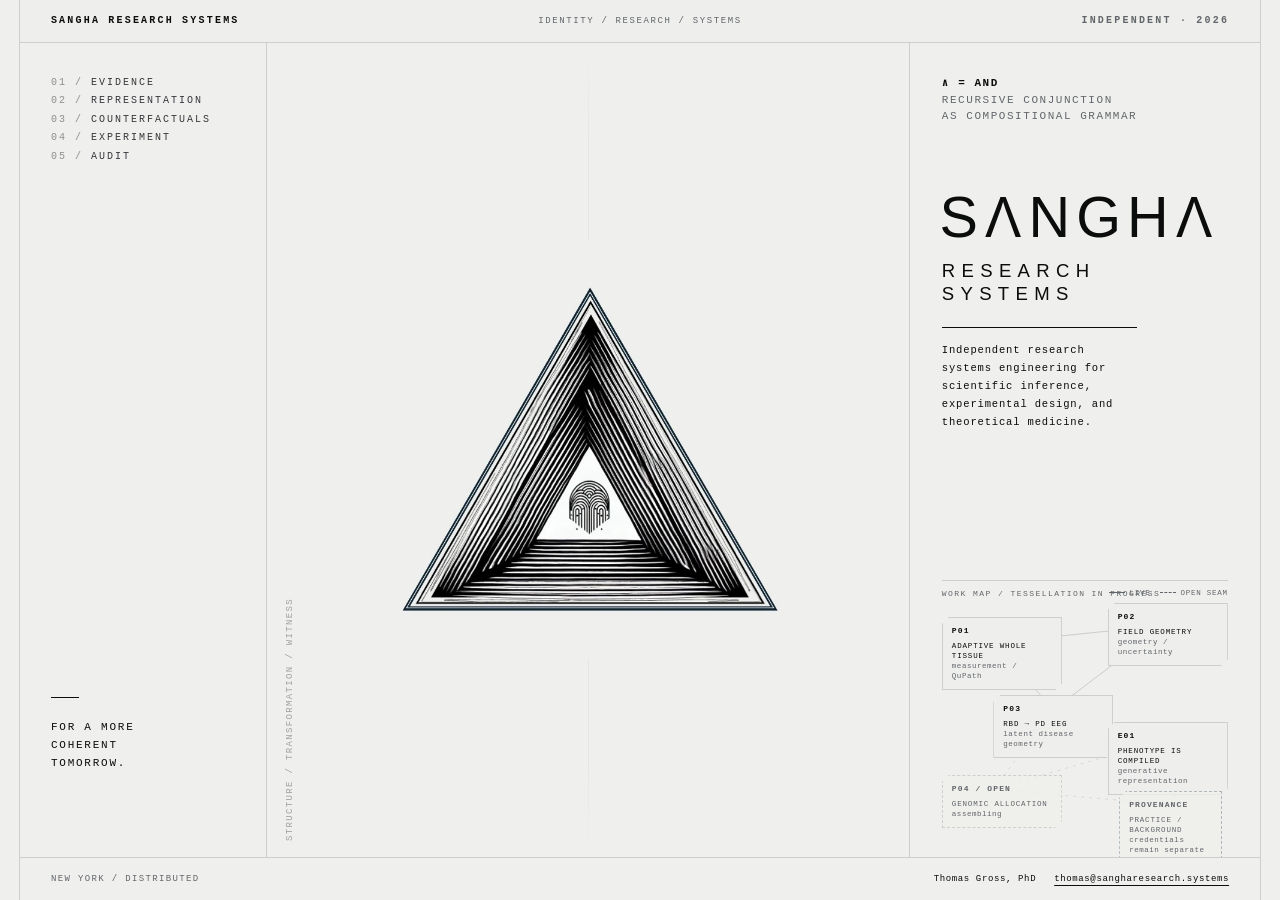
==== commit 461ec95c: "Arrange homepage work links as geodesic mesh" ====
--- a/public/index.html
+++ b/public/index.html
@@ -9,27 +9,31 @@
   <title>SANGHA Research Systems</title>
   <style>
     :root{
-      --paper:#efefed;
-      --ink:#0b0c0c;
-      --blue:#0e2a44;
-      --muted:#62666a;
-      --hair:rgba(11,12,12,.14);
-      --pad:clamp(18px,2.4vw,38px);
-      --mono:ui-monospace,SFMono-Regular,Menlo,Monaco,Consolas,"Liberation Mono",monospace;
+      --paper:#efefed;--ink:#0b0c0c;--blue:#0e2a44;--muted:#62666a;--hair:rgba(11,12,12,.14);
+      --pad:clamp(18px,2.4vw,38px);--mono:ui-monospace,SFMono-Regular,Menlo,Monaco,Consolas,"Liberation Mono",monospace;
       --sans:"Helvetica Neue",Helvetica,Arial,sans-serif;
     }
-    *{box-sizing:border-box}html,body{margin:0;min-height:100%;background:var(--paper);color:var(--ink)}body{font-family:var(--sans);overflow:hidden;background:var(--paper)}a{color:inherit;text-decoration-thickness:1px;text-underline-offset:4px}::selection{background:var(--ink);color:var(--paper)}
+    *{box-sizing:border-box}html,body{margin:0;min-height:100%;background:var(--paper);color:var(--ink)}
+    body{font-family:var(--sans);overflow:hidden;background:var(--paper)}a{color:inherit;text-decoration-thickness:1px;text-underline-offset:4px}
+    ::selection{background:var(--ink);color:var(--paper)}
     .frame{height:100vh;height:100svh;border-left:1px solid var(--hair);border-right:1px solid var(--hair);margin:0 clamp(0px,1.5vw,24px);display:grid;grid-template-rows:43px minmax(0,1fr) 43px;background:var(--paper)}
     .topbar{display:grid;grid-template-columns:1fr auto 1fr;gap:16px;align-items:center;padding:12px var(--pad);border-bottom:1px solid var(--hair);background:rgba(239,239,237,.96)}
     .topbar .brand,.topbar .meta{font:600 10px/1.2 var(--mono);letter-spacing:.22em;text-transform:uppercase}.topbar .meta{text-align:right;color:var(--muted)}.topbar .center{font:500 9px/1 var(--mono);letter-spacing:.18em;color:var(--muted);text-transform:uppercase}
-    .hero{position:relative;min-height:0;display:grid;grid-template-columns:minmax(170px,.66fr) minmax(0,1.72fr) minmax(230px,.82fr);overflow:hidden;background:var(--paper)}.hero>*{min-width:0}
+    .hero{position:relative;min-height:0;display:grid;grid-template-columns:minmax(170px,.66fr) minmax(0,1.72fr) minmax(280px,.94fr);overflow:hidden;background:var(--paper)}.hero>*{min-width:0}
     .rail{padding:var(--pad);border-right:1px solid var(--hair);display:flex;flex-direction:column;justify-content:space-between}.rail ol{list-style:none;padding:0;margin:0;counter-reset:item}.rail li{font:500 10px/1.85 var(--mono);letter-spacing:.2em;text-transform:uppercase;color:#34373a}.rail li::before{counter-increment:item;content:"0" counter(item) " / ";color:#8c8f91}.rail .statement{max-width:18ch;font:500 11px/1.65 var(--mono);letter-spacing:.16em;text-transform:uppercase;margin-bottom:6vh}.rail .rule{display:block;width:28px;border-top:1px solid var(--ink);margin:20px 0}
     .markstage{position:relative;display:flex;align-items:center;justify-content:center;overflow:hidden;isolation:isolate;min-height:0;background:var(--paper)}#field{position:absolute;inset:0;width:100%;height:100%;z-index:-2}.axis{position:absolute;left:50%;top:0;bottom:0;width:1px;background:linear-gradient(transparent,var(--hair) 12%,var(--hair) 88%,transparent);z-index:-1;opacity:.28}.markwrap{width:min(61%,610px);aspect-ratio:654/698;display:flex;align-items:center;justify-content:center}.markwrap img{display:block;width:100%;height:100%;object-fit:contain;user-select:none;pointer-events:none}.coordinates{position:absolute;left:18px;bottom:16px;font:500 9px/1.3 var(--mono);letter-spacing:.15em;color:var(--muted);opacity:.56;writing-mode:vertical-rl;transform:rotate(180deg)}
-    .hero-copy{padding:clamp(24px,2.5vw,42px);border-left:1px solid var(--hair);display:flex;flex-direction:column;justify-content:space-between}.logic{font:500 11px/1.5 var(--mono);letter-spacing:.14em;text-transform:uppercase;color:var(--muted)}.logic strong{color:var(--ink);font-weight:600}.name{margin:13vh 0 0}.wordmark{font-size:clamp(42px,4.7vw,76px);line-height:.82;letter-spacing:.105em;font-weight:400;white-space:nowrap;transform:translateX(-.04em)}.wordmark .and{font-weight:300;display:inline-block;transform:scaleX(.94);transform-origin:center}.submark{margin-top:18px;font-size:clamp(15px,1.55vw,24px);letter-spacing:.34em;text-transform:uppercase;line-height:1.25}.descriptor{margin-top:22px;padding-top:14px;border-top:1px solid var(--ink);max-width:28ch;font:500 10.5px/1.7 var(--mono);letter-spacing:.08em}.scrollcue{font:500 9px/1.35 var(--mono);letter-spacing:.2em;text-transform:uppercase;color:var(--muted);margin-bottom:4vh}.projectlink{display:block;margin-top:12px;max-width:34ch;font:500 8px/1.45 var(--mono);letter-spacing:.14em;text-transform:uppercase;color:var(--ink)}
+    .hero-copy{padding:clamp(24px,2.5vw,42px);border-left:1px solid var(--hair);display:flex;flex-direction:column;justify-content:space-between;gap:24px}.logic{font:500 11px/1.5 var(--mono);letter-spacing:.14em;text-transform:uppercase;color:var(--muted)}.logic strong{color:var(--ink);font-weight:600}.name{margin:5vh 0 0}.wordmark{font-size:clamp(42px,4.5vw,72px);line-height:.82;letter-spacing:.105em;font-weight:400;white-space:nowrap;transform:translateX(-.04em)}.wordmark .and{font-weight:300;display:inline-block;transform:scaleX(.94);transform-origin:center}.submark{margin-top:18px;font-size:clamp(15px,1.45vw,22px);letter-spacing:.34em;text-transform:uppercase;line-height:1.25}.descriptor{margin-top:22px;padding-top:14px;border-top:1px solid var(--ink);max-width:31ch;font:500 10.5px/1.7 var(--mono);letter-spacing:.08em}
+
+    .mesh-wrap{position:relative;height:245px;margin-top:auto;border-top:1px solid var(--hair);padding-top:22px}.mesh-title{position:absolute;top:8px;left:0;font:500 8px/1.3 var(--mono);letter-spacing:.18em;text-transform:uppercase;color:var(--muted);z-index:3}.mesh{position:absolute;inset:22px 0 0}.mesh-lines{position:absolute;inset:0;width:100%;height:100%;pointer-events:none;overflow:visible}.mesh-lines line,.mesh-lines path{stroke:rgba(11,12,12,.22);stroke-width:.7;vector-effect:non-scaling-stroke}.mesh-lines .open{stroke-dasharray:3 5;stroke:rgba(11,12,12,.14)}
+    .node{position:absolute;z-index:2;display:block;width:42%;min-height:48px;padding:8px 9px;border:1px solid var(--hair);background:rgba(239,239,237,.96);text-decoration:none;font:500 7.5px/1.35 var(--mono);letter-spacing:.11em;text-transform:uppercase;clip-path:polygon(7px 0,100% 0,100% calc(100% - 7px),calc(100% - 7px) 100%,0 100%,0 7px);transition:border-color .15s ease,background .15s ease,transform .15s ease}.node b{display:block;margin-bottom:4px;font-size:8px;letter-spacing:.14em}.node span{display:block;color:var(--muted);letter-spacing:.07em;text-transform:none;font-weight:400}.node.live:hover,.node.live:focus-visible{border-color:var(--ink);background:#e4e4e1;transform:translateY(-1px);outline:none}.node.open{border-style:dashed;color:var(--muted);background:rgba(239,239,237,.75)}.node.provenance{border-color:rgba(14,42,68,.28)}
+    .n1{left:0;top:14px}.n2{right:0;top:0}.n3{left:18%;top:92px}.n4{right:0;top:119px}.n5{left:0;top:172px}.n6{right:2%;top:188px;width:36%}
+    .mesh-key{position:absolute;right:0;top:8px;font:400 7.5px/1.3 var(--mono);letter-spacing:.1em;text-transform:uppercase;color:var(--muted)}
+    .mesh-key .solid:before,.mesh-key .dash:before{content:"";display:inline-block;width:16px;border-top:1px solid currentColor;margin:0 5px 2px 9px}.mesh-key .dash:before{border-top-style:dashed}
+
     .footer{border-top:1px solid var(--hair);display:flex;align-items:center;justify-content:space-between;gap:20px;padding:0 var(--pad);font:500 9px/1.35 var(--mono);letter-spacing:.15em;text-transform:uppercase;color:var(--muted);white-space:nowrap}.footer .contact{display:flex;align-items:center;gap:18px;color:var(--ink);text-transform:none;letter-spacing:.07em}
-    @media (max-width:1180px) and (min-width:901px){.hero{grid-template-columns:minmax(145px,.56fr) minmax(0,1.55fr) minmax(250px,.94fr)}.rail{padding:24px 18px}.rail li{font-size:9px;letter-spacing:.14em}.rail .statement{font-size:10px}.hero-copy{padding:24px}.logic{font-size:10px}.name{margin:10vh 0 0}.wordmark{font-size:clamp(40px,4vw,56px);letter-spacing:.075em}.submark{font-size:14px;letter-spacing:.26em}.descriptor{font-size:10px;max-width:26ch}.scrollcue{font-size:8px;letter-spacing:.15em}.projectlink{font-size:7.5px;max-width:30ch}.coordinates{font-size:8px}}
-    @media (max-width:900px){body{overflow:auto}.frame{min-height:100svh;height:auto;margin:0;grid-template-rows:43px auto 58px}.topbar{grid-template-columns:1fr auto}.topbar .center{display:none}.hero{grid-template-columns:1fr;grid-template-rows:auto minmax(52svh,1fr) auto}.rail{padding:11px 14px;border-right:0;border-bottom:1px solid var(--hair)}.rail ol{display:flex;flex-wrap:wrap;gap:4px 14px}.rail li{font-size:7.5px;line-height:1.45;letter-spacing:.1em;white-space:nowrap}.rail .statement{display:none}.markstage{min-height:52svh}.markwrap{width:min(76%,520px)}.coordinates{display:none}.hero-copy{grid-column:1;border-left:0;border-top:1px solid var(--hair);padding:20px;min-height:250px}.name{margin:0}.wordmark{font-size:clamp(42px,13.5vw,72px);letter-spacing:.075em}.descriptor{max-width:42ch;font-size:10px}.footer{padding:10px 13px;white-space:normal;align-items:flex-start;flex-direction:column;justify-content:center;gap:5px}.footer .contact{flex-wrap:wrap}}
-    @media (prefers-reduced-motion:reduce){#field{display:none}}#field{display:none}
+    @media (max-width:1180px) and (min-width:901px){.hero{grid-template-columns:minmax(145px,.54fr) minmax(0,1.46fr) minmax(280px,1fr)}.rail{padding:24px 18px}.rail li{font-size:9px;letter-spacing:.14em}.rail .statement{font-size:10px}.hero-copy{padding:24px}.logic{font-size:10px}.name{margin:3vh 0 0}.wordmark{font-size:clamp(38px,3.8vw,54px);letter-spacing:.075em}.submark{font-size:14px;letter-spacing:.26em}.descriptor{font-size:10px;max-width:28ch}.coordinates{font-size:8px}.mesh-wrap{height:230px}.node{font-size:7px}.n5{top:160px}.n6{top:174px}}
+    @media (max-width:900px){body{overflow:auto}.frame{min-height:100svh;height:auto;margin:0;grid-template-rows:43px auto 58px}.topbar{grid-template-columns:1fr auto}.topbar .center{display:none}.hero{grid-template-columns:1fr;grid-template-rows:auto minmax(48svh,1fr) auto}.rail{padding:11px 14px;border-right:0;border-bottom:1px solid var(--hair)}.rail ol{display:flex;flex-wrap:wrap;gap:4px 14px}.rail li{font-size:7.5px;line-height:1.45;letter-spacing:.1em;white-space:nowrap}.rail .statement{display:none}.markstage{min-height:48svh}.markwrap{width:min(76%,520px)}.coordinates{display:none}.hero-copy{grid-column:1;border-left:0;border-top:1px solid var(--hair);padding:20px;min-height:520px}.name{margin:0}.wordmark{font-size:clamp(42px,13.5vw,72px);letter-spacing:.075em}.descriptor{max-width:42ch;font-size:10px}.footer{padding:10px 13px;white-space:normal;align-items:flex-start;flex-direction:column;justify-content:center;gap:5px}.footer .contact{flex-wrap:wrap}.mesh-wrap{height:auto;min-height:320px;margin-top:8px}.mesh{position:relative;inset:auto;margin-top:18px;display:grid;grid-template-columns:1fr 1fr;gap:10px}.mesh-lines{display:none}.node,.n1,.n2,.n3,.n4,.n5,.n6{position:relative;left:auto;right:auto;top:auto;width:auto;min-height:58px}.mesh-key{display:none}}
+    @media (prefers-reduced-motion:reduce){#field{display:none}.node{transition:none}}#field{display:none}
   </style>
 </head>
 <body>
@@ -41,13 +45,36 @@
       <div class="hero-copy">
         <div class="logic"><strong>∧ = AND</strong><br>recursive conjunction<br>as compositional grammar</div>
         <div class="name"><div class="wordmark" aria-label="SANGHA">S<span class="and">Λ</span>NGH<span class="and">Λ</span></div><div class="submark">Research Systems</div><div class="descriptor">Independent research systems engineering for scientific inference, experimental design, and theoretical medicine.</div></div>
-        <div class="scrollcue">Structure ∧ Intelligence ∧ Action<a class="projectlink" href="projects/qupath-adaptive-whole-tissue.html">Project 01 / Adaptive Whole-Tissue Measurement for QuPath →</a><a class="projectlink" href="projects/field-geometry.html">Project 02 / Field Geometry →</a><a class="projectlink" href="projects/rbd-pd-eeg-geometry.html">Project 03 / RBD → PD EEG Geometry →</a><a class="projectlink" href="essays/phenotype-is-compiled.html">Essay 01 / Phenotype Is Compiled →</a></div>
+
+        <div class="mesh-wrap" aria-label="SANGHA work map">
+          <div class="mesh-title">Work map / tessellation in progress</div>
+          <div class="mesh-key"><span class="solid">live</span><span class="dash">open seam</span></div>
+          <div class="mesh">
+            <svg class="mesh-lines" viewBox="0 0 100 100" preserveAspectRatio="none" aria-hidden="true">
+              <line x1="18" y1="18" x2="78" y2="10" />
+              <line x1="18" y1="18" x2="39" y2="48" />
+              <line x1="78" y1="10" x2="39" y2="48" />
+              <line x1="39" y1="48" x2="79" y2="61" />
+              <line x1="39" y1="48" x2="18" y2="84" class="open" />
+              <line x1="79" y1="61" x2="18" y2="84" class="open" />
+              <line x1="79" y1="61" x2="82" y2="91" class="open" />
+              <line x1="18" y1="84" x2="82" y2="91" class="open" />
+            </svg>
+
+            <a class="node live n1" href="projects/qupath-adaptive-whole-tissue.html"><b>P01</b>Adaptive whole tissue<span>measurement / QuPath</span></a>
+            <a class="node live n2" href="projects/field-geometry.html"><b>P02</b>Field Geometry<span>geometry / uncertainty</span></a>
+            <a class="node live n3" href="projects/rbd-pd-eeg-geometry.html"><b>P03</b>RBD → PD EEG<span>latent disease geometry</span></a>
+            <a class="node live n4" href="essays/phenotype-is-compiled.html"><b>E01</b>Phenotype Is Compiled<span>generative representation</span></a>
+            <span class="node open n5" aria-label="Project 04 under construction"><b>P04 / OPEN</b>Genomic allocation<span>assembling</span></span>
+            <span class="node open provenance n6" aria-label="Background and credentials surface under construction"><b>PROVENANCE</b>Practice / background<span>credentials remain separate</span></span>
+          </div>
+        </div>
       </div>
     </section>
     <footer class="footer"><div>New York / distributed</div><div class="contact"><span>Thomas Gross, PhD</span><a href="mailto:thomas@sangharesearch.systems">thomas@sangharesearch.systems</a></div></footer>
   </main>
 <script>
-(() => {const canvas=document.getElementById('field');if(!canvas||getComputedStyle(canvas).display==='none')return;const stage=document.getElementById('markstage');const ctx=canvas.getContext('2d');let mx=.5,my=.5,targetX=.5,targetY=.5;const reduced=matchMedia('(prefers-reduced-motion: reduce)').matches;function resize(){const r=stage.getBoundingClientRect();const dpr=Math.min(devicePixelRatio||1,2);canvas.width=Math.max(1,Math.floor(r.width*dpr));canvas.height=Math.max(1,Math.floor(r.height*dpr));canvas.style.width=r.width+'px';canvas.style.height=r.height+'px';ctx.setTransform(dpr,0,0,dpr,0,0)}function tri(cx,cy,radius,skew,phase){const h=radius*1.12;const left=[cx-radius+skew*phase,cy+h*.58];const right=[cx+radius+skew*phase,cy+h*.58];const top=[cx+skew*phase*.25,cy-h*.72];ctx.beginPath();ctx.moveTo(top[0],top[1]);ctx.lineTo(right[0],right[1]);ctx.lineTo(left[0],left[1]);ctx.closePath()}function draw(t){const r=stage.getBoundingClientRect(),w=r.width,h=r.height;ctx.clearRect(0,0,w,h);mx+=(targetX-mx)*.035;my+=(targetY-my)*.035;const cx=w*.5,cy=h*.49;base=Math.min(w*.47,h*.39);const drift=(mx-.5)*8;const vdrift=(my-.5)*4;const time=reduced?0:t*.00006;ctx.lineWidth=.5;for(let i=0;i<14;i++){const p=i/13;const pulse=Math.sin(time+p*3.6)*.8;const radius=base*(1.08+p*.07)+pulse;const alpha=.025+(1-p)*.035;ctx.strokeStyle=`rgba(14,42,68,${alpha})`;tri(cx+drift*p,cy+vdrift*(1-p),radius,drift*.28,p);ctx.stroke()}requestAnimationFrame(draw)}stage.addEventListener('pointermove',e=>{const r=stage.getBoundingClientRect();targetX=(e.clientX-r.left)/r.width;targetY=(e.clientY-r.top)/r.height});stage.addEventListener('pointerleave',()=>{targetX=.5;targetY=.5});addEventListener('resize',resize);resize();requestAnimationFrame(draw)})();
+(() => {const canvas=document.getElementById('field');if(!canvas||getComputedStyle(canvas).display==='none')return;const stage=document.getElementById('markstage');const ctx=canvas.getContext('2d');let mx=.5,my=.5,targetX=.5,targetY=.5;const reduced=matchMedia('(prefers-reduced-motion: reduce)').matches;function resize(){const r=stage.getBoundingClientRect();const dpr=Math.min(devicePixelRatio||1,2);canvas.width=Math.max(1,Math.floor(r.width*dpr));canvas.height=Math.max(1,Math.floor(r.height*dpr));canvas.style.width=r.width+'px';canvas.style.height=r.height+'px';ctx.setTransform(dpr,0,0,dpr,0,0)}function tri(cx,cy,radius,skew,phase){const h=radius*1.12;const left=[cx-radius+skew*phase,cy+h*.58];const right=[cx+radius+skew*phase,cy+h*.58];const top=[cx+skew*phase*.25,cy-h*.72];ctx.beginPath();ctx.moveTo(top[0],top[1]);ctx.lineTo(right[0],right[1]);ctx.lineTo(left[0],left[1]);ctx.closePath()}function draw(t){const r=stage.getBoundingClientRect(),w=r.width,h=r.height;ctx.clearRect(0,0,w,h);mx+=(targetX-mx)*.035;my+=(targetY-my)*.035;const cx=w*.5,cy=h*.49;const base=Math.min(w*.47,h*.39);const drift=(mx-.5)*8;const vdrift=(my-.5)*4;const time=reduced?0:t*.00006;ctx.lineWidth=.5;for(let i=0;i<14;i++){const p=i/13;const pulse=Math.sin(time+p*3.6)*.8;const radius=base*(1.08+p*.07)+pulse;const alpha=.025+(1-p)*.035;ctx.strokeStyle=`rgba(14,42,68,${alpha})`;tri(cx+drift*p,cy+vdrift*(1-p),radius,drift*.28,p);ctx.stroke()}requestAnimationFrame(draw)}stage.addEventListener('pointermove',e=>{const r=stage.getBoundingClientRect();targetX=(e.clientX-r.left)/r.width;targetY=(e.clientY-r.top)/r.height});stage.addEventListener('pointerleave',()=>{targetX=.5;targetY=.5});addEventListener('resize',resize);resize();requestAnimationFrame(draw)})();
 </script>
 </body>
 </html>
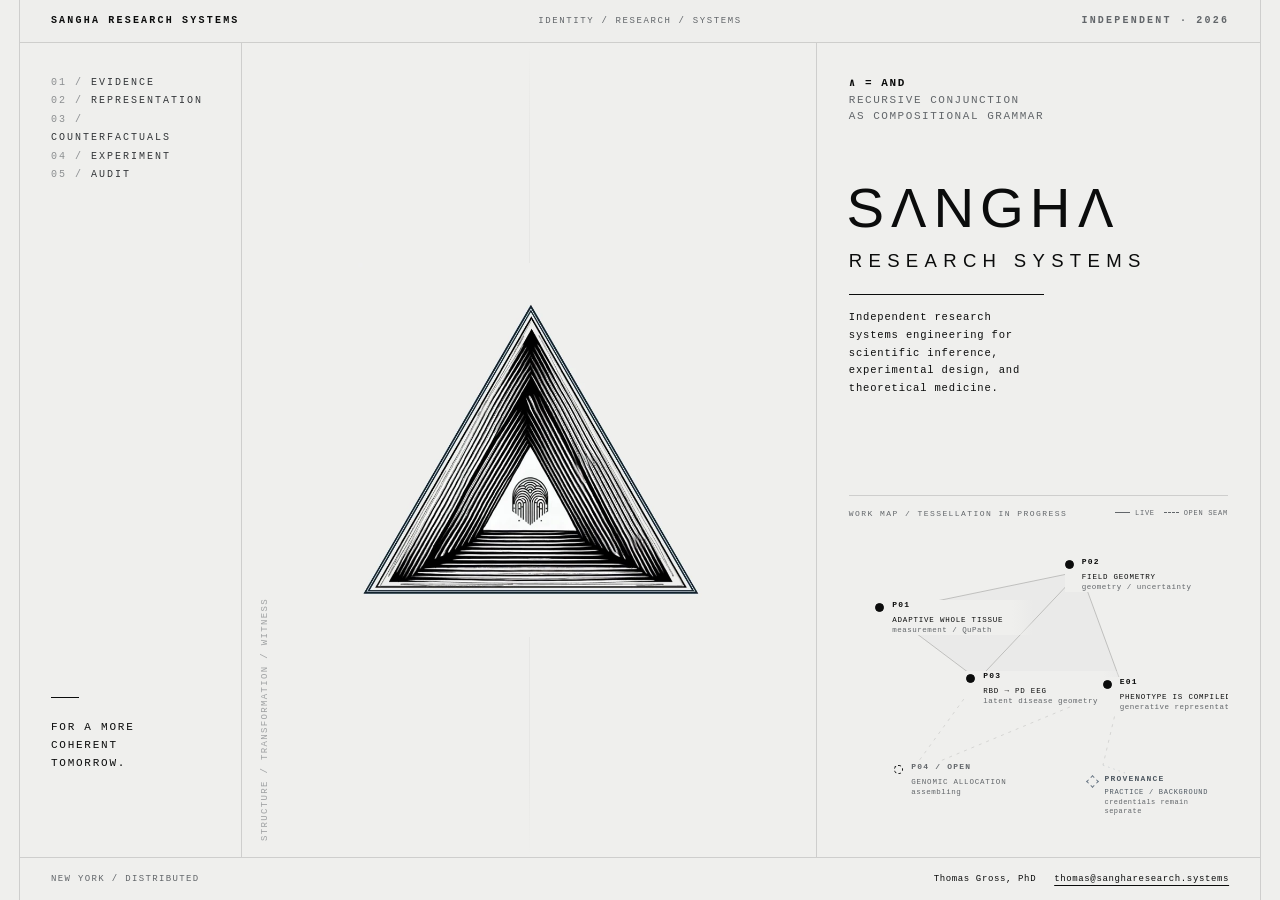
==== commit a8c9ed90: "Refine responsive geodesic work map" ====
--- a/public/index.html
+++ b/public/index.html
@@ -9,56 +9,185 @@
   <title>SANGHA Research Systems</title>
   <style>
     :root{
-      --paper:#efefed;--ink:#0b0c0c;--blue:#0e2a44;--muted:#62666a;--hair:rgba(11,12,12,.14);
-      --pad:clamp(18px,2.4vw,38px);--mono:ui-monospace,SFMono-Regular,Menlo,Monaco,Consolas,"Liberation Mono",monospace;
+      --paper:#efefed;
+      --ink:#0b0c0c;
+      --blue:#0e2a44;
+      --muted:#62666a;
+      --hair:rgba(11,12,12,.14);
+      --mesh:rgba(11,12,12,.28);
+      --mesh-open:rgba(11,12,12,.16);
+      --pad:clamp(18px,2.4vw,38px);
+      --mono:ui-monospace,SFMono-Regular,Menlo,Monaco,Consolas,"Liberation Mono",monospace;
       --sans:"Helvetica Neue",Helvetica,Arial,sans-serif;
     }
-    *{box-sizing:border-box}html,body{margin:0;min-height:100%;background:var(--paper);color:var(--ink)}
-    body{font-family:var(--sans);overflow:hidden;background:var(--paper)}a{color:inherit;text-decoration-thickness:1px;text-underline-offset:4px}
+
+    *{box-sizing:border-box}
+    html,body{margin:0;min-height:100%;background:var(--paper);color:var(--ink)}
+    body{font-family:var(--sans);overflow:hidden;background:var(--paper)}
+    a{color:inherit;text-decoration-thickness:1px;text-underline-offset:4px}
     ::selection{background:var(--ink);color:var(--paper)}
+
     .frame{height:100vh;height:100svh;border-left:1px solid var(--hair);border-right:1px solid var(--hair);margin:0 clamp(0px,1.5vw,24px);display:grid;grid-template-rows:43px minmax(0,1fr) 43px;background:var(--paper)}
     .topbar{display:grid;grid-template-columns:1fr auto 1fr;gap:16px;align-items:center;padding:12px var(--pad);border-bottom:1px solid var(--hair);background:rgba(239,239,237,.96)}
-    .topbar .brand,.topbar .meta{font:600 10px/1.2 var(--mono);letter-spacing:.22em;text-transform:uppercase}.topbar .meta{text-align:right;color:var(--muted)}.topbar .center{font:500 9px/1 var(--mono);letter-spacing:.18em;color:var(--muted);text-transform:uppercase}
-    .hero{position:relative;min-height:0;display:grid;grid-template-columns:minmax(170px,.66fr) minmax(0,1.72fr) minmax(280px,.94fr);overflow:hidden;background:var(--paper)}.hero>*{min-width:0}
-    .rail{padding:var(--pad);border-right:1px solid var(--hair);display:flex;flex-direction:column;justify-content:space-between}.rail ol{list-style:none;padding:0;margin:0;counter-reset:item}.rail li{font:500 10px/1.85 var(--mono);letter-spacing:.2em;text-transform:uppercase;color:#34373a}.rail li::before{counter-increment:item;content:"0" counter(item) " / ";color:#8c8f91}.rail .statement{max-width:18ch;font:500 11px/1.65 var(--mono);letter-spacing:.16em;text-transform:uppercase;margin-bottom:6vh}.rail .rule{display:block;width:28px;border-top:1px solid var(--ink);margin:20px 0}
-    .markstage{position:relative;display:flex;align-items:center;justify-content:center;overflow:hidden;isolation:isolate;min-height:0;background:var(--paper)}#field{position:absolute;inset:0;width:100%;height:100%;z-index:-2}.axis{position:absolute;left:50%;top:0;bottom:0;width:1px;background:linear-gradient(transparent,var(--hair) 12%,var(--hair) 88%,transparent);z-index:-1;opacity:.28}.markwrap{width:min(61%,610px);aspect-ratio:654/698;display:flex;align-items:center;justify-content:center}.markwrap img{display:block;width:100%;height:100%;object-fit:contain;user-select:none;pointer-events:none}.coordinates{position:absolute;left:18px;bottom:16px;font:500 9px/1.3 var(--mono);letter-spacing:.15em;color:var(--muted);opacity:.56;writing-mode:vertical-rl;transform:rotate(180deg)}
-    .hero-copy{padding:clamp(24px,2.5vw,42px);border-left:1px solid var(--hair);display:flex;flex-direction:column;justify-content:space-between;gap:24px}.logic{font:500 11px/1.5 var(--mono);letter-spacing:.14em;text-transform:uppercase;color:var(--muted)}.logic strong{color:var(--ink);font-weight:600}.name{margin:5vh 0 0}.wordmark{font-size:clamp(42px,4.5vw,72px);line-height:.82;letter-spacing:.105em;font-weight:400;white-space:nowrap;transform:translateX(-.04em)}.wordmark .and{font-weight:300;display:inline-block;transform:scaleX(.94);transform-origin:center}.submark{margin-top:18px;font-size:clamp(15px,1.45vw,22px);letter-spacing:.34em;text-transform:uppercase;line-height:1.25}.descriptor{margin-top:22px;padding-top:14px;border-top:1px solid var(--ink);max-width:31ch;font:500 10.5px/1.7 var(--mono);letter-spacing:.08em}
-
-    .mesh-wrap{position:relative;height:245px;margin-top:auto;border-top:1px solid var(--hair);padding-top:22px}.mesh-title{position:absolute;top:8px;left:0;font:500 8px/1.3 var(--mono);letter-spacing:.18em;text-transform:uppercase;color:var(--muted);z-index:3}.mesh{position:absolute;inset:22px 0 0}.mesh-lines{position:absolute;inset:0;width:100%;height:100%;pointer-events:none;overflow:visible}.mesh-lines line,.mesh-lines path{stroke:rgba(11,12,12,.22);stroke-width:.7;vector-effect:non-scaling-stroke}.mesh-lines .open{stroke-dasharray:3 5;stroke:rgba(11,12,12,.14)}
-    .node{position:absolute;z-index:2;display:block;width:42%;min-height:48px;padding:8px 9px;border:1px solid var(--hair);background:rgba(239,239,237,.96);text-decoration:none;font:500 7.5px/1.35 var(--mono);letter-spacing:.11em;text-transform:uppercase;clip-path:polygon(7px 0,100% 0,100% calc(100% - 7px),calc(100% - 7px) 100%,0 100%,0 7px);transition:border-color .15s ease,background .15s ease,transform .15s ease}.node b{display:block;margin-bottom:4px;font-size:8px;letter-spacing:.14em}.node span{display:block;color:var(--muted);letter-spacing:.07em;text-transform:none;font-weight:400}.node.live:hover,.node.live:focus-visible{border-color:var(--ink);background:#e4e4e1;transform:translateY(-1px);outline:none}.node.open{border-style:dashed;color:var(--muted);background:rgba(239,239,237,.75)}.node.provenance{border-color:rgba(14,42,68,.28)}
-    .n1{left:0;top:14px}.n2{right:0;top:0}.n3{left:18%;top:92px}.n4{right:0;top:119px}.n5{left:0;top:172px}.n6{right:2%;top:188px;width:36%}
-    .mesh-key{position:absolute;right:0;top:8px;font:400 7.5px/1.3 var(--mono);letter-spacing:.1em;text-transform:uppercase;color:var(--muted)}
-    .mesh-key .solid:before,.mesh-key .dash:before{content:"";display:inline-block;width:16px;border-top:1px solid currentColor;margin:0 5px 2px 9px}.mesh-key .dash:before{border-top-style:dashed}
-
-    .footer{border-top:1px solid var(--hair);display:flex;align-items:center;justify-content:space-between;gap:20px;padding:0 var(--pad);font:500 9px/1.35 var(--mono);letter-spacing:.15em;text-transform:uppercase;color:var(--muted);white-space:nowrap}.footer .contact{display:flex;align-items:center;gap:18px;color:var(--ink);text-transform:none;letter-spacing:.07em}
-    @media (max-width:1180px) and (min-width:901px){.hero{grid-template-columns:minmax(145px,.54fr) minmax(0,1.46fr) minmax(280px,1fr)}.rail{padding:24px 18px}.rail li{font-size:9px;letter-spacing:.14em}.rail .statement{font-size:10px}.hero-copy{padding:24px}.logic{font-size:10px}.name{margin:3vh 0 0}.wordmark{font-size:clamp(38px,3.8vw,54px);letter-spacing:.075em}.submark{font-size:14px;letter-spacing:.26em}.descriptor{font-size:10px;max-width:28ch}.coordinates{font-size:8px}.mesh-wrap{height:230px}.node{font-size:7px}.n5{top:160px}.n6{top:174px}}
-    @media (max-width:900px){body{overflow:auto}.frame{min-height:100svh;height:auto;margin:0;grid-template-rows:43px auto 58px}.topbar{grid-template-columns:1fr auto}.topbar .center{display:none}.hero{grid-template-columns:1fr;grid-template-rows:auto minmax(48svh,1fr) auto}.rail{padding:11px 14px;border-right:0;border-bottom:1px solid var(--hair)}.rail ol{display:flex;flex-wrap:wrap;gap:4px 14px}.rail li{font-size:7.5px;line-height:1.45;letter-spacing:.1em;white-space:nowrap}.rail .statement{display:none}.markstage{min-height:48svh}.markwrap{width:min(76%,520px)}.coordinates{display:none}.hero-copy{grid-column:1;border-left:0;border-top:1px solid var(--hair);padding:20px;min-height:520px}.name{margin:0}.wordmark{font-size:clamp(42px,13.5vw,72px);letter-spacing:.075em}.descriptor{max-width:42ch;font-size:10px}.footer{padding:10px 13px;white-space:normal;align-items:flex-start;flex-direction:column;justify-content:center;gap:5px}.footer .contact{flex-wrap:wrap}.mesh-wrap{height:auto;min-height:320px;margin-top:8px}.mesh{position:relative;inset:auto;margin-top:18px;display:grid;grid-template-columns:1fr 1fr;gap:10px}.mesh-lines{display:none}.node,.n1,.n2,.n3,.n4,.n5,.n6{position:relative;left:auto;right:auto;top:auto;width:auto;min-height:58px}.mesh-key{display:none}}
-    @media (prefers-reduced-motion:reduce){#field{display:none}.node{transition:none}}#field{display:none}
+    .topbar .brand,.topbar .meta{font:600 10px/1.2 var(--mono);letter-spacing:.22em;text-transform:uppercase}
+    .topbar .meta{text-align:right;color:var(--muted)}
+    .topbar .center{font:500 9px/1 var(--mono);letter-spacing:.18em;color:var(--muted);text-transform:uppercase}
+
+    .hero{position:relative;min-height:0;display:grid;grid-template-columns:minmax(170px,.60fr) minmax(0,1.55fr) minmax(340px,1.20fr);overflow:hidden;background:var(--paper)}
+    .hero>*{min-width:0}
+    .rail{padding:var(--pad);border-right:1px solid var(--hair);display:flex;flex-direction:column;justify-content:space-between}
+    .rail ol{list-style:none;padding:0;margin:0;counter-reset:item}
+    .rail li{font:500 10px/1.85 var(--mono);letter-spacing:.2em;text-transform:uppercase;color:#34373a}
+    .rail li::before{counter-increment:item;content:"0" counter(item) " / ";color:#8c8f91}
+    .rail .statement{max-width:18ch;font:500 11px/1.65 var(--mono);letter-spacing:.16em;text-transform:uppercase;margin-bottom:6vh}
+    .rail .rule{display:block;width:28px;border-top:1px solid var(--ink);margin:20px 0}
+
+    .markstage{position:relative;display:flex;align-items:center;justify-content:center;overflow:hidden;isolation:isolate;min-height:0;background:var(--paper)}
+    #field{position:absolute;inset:0;width:100%;height:100%;z-index:-2;display:none}
+    .axis{position:absolute;left:50%;top:0;bottom:0;width:1px;background:linear-gradient(transparent,var(--hair) 12%,var(--hair) 88%,transparent);z-index:-1;opacity:.28}
+    .markwrap{width:min(61%,610px);aspect-ratio:654/698;display:flex;align-items:center;justify-content:center}
+    .markwrap img{display:block;width:100%;height:100%;object-fit:contain;user-select:none;pointer-events:none}
+    .coordinates{position:absolute;left:18px;bottom:16px;font:500 9px/1.3 var(--mono);letter-spacing:.15em;color:var(--muted);opacity:.56;writing-mode:vertical-rl;transform:rotate(180deg)}
+
+    .hero-copy{padding:clamp(24px,2.5vw,42px);border-left:1px solid var(--hair);display:flex;flex-direction:column;gap:24px}
+    .logic{font:500 11px/1.5 var(--mono);letter-spacing:.14em;text-transform:uppercase;color:var(--muted)}
+    .logic strong{color:var(--ink);font-weight:600}
+    .name{margin:4vh 0 0}
+    .wordmark{font-size:clamp(42px,4.4vw,72px);line-height:.82;letter-spacing:.105em;font-weight:400;white-space:nowrap;transform:translateX(-.04em)}
+    .wordmark .and{font-weight:300;display:inline-block;transform:scaleX(.94);transform-origin:center}
+    .submark{margin-top:18px;font-size:clamp(15px,1.45vw,22px);letter-spacing:.34em;text-transform:uppercase;line-height:1.25}
+    .descriptor{margin-top:22px;padding-top:14px;border-top:1px solid var(--ink);max-width:31ch;font:500 10.5px/1.7 var(--mono);letter-spacing:.08em}
+
+    /* Work map: a partially completed triangulated surface, not a card grid. */
+    .mesh-wrap{position:relative;height:330px;margin-top:auto;border-top:1px solid var(--hair);padding-top:44px}
+    .mesh-title{position:absolute;top:13px;left:0;font:500 8px/1.3 var(--mono);letter-spacing:.18em;text-transform:uppercase;color:var(--muted);z-index:4}
+    .mesh-key{position:absolute;top:13px;right:0;font:400 7px/1.3 var(--mono);letter-spacing:.1em;text-transform:uppercase;color:var(--muted);z-index:4}
+    .mesh-key .solid:before,.mesh-key .dash:before{content:"";display:inline-block;width:15px;border-top:1px solid currentColor;margin:0 5px 2px 9px}
+    .mesh-key .dash:before{border-top-style:dashed}
+    .mesh{position:absolute;left:0;right:0;top:44px;bottom:0;overflow:hidden}
+    .mesh-lines{position:absolute;inset:0;width:100%;height:100%;pointer-events:none;overflow:visible}
+    .mesh-lines polygon{fill:rgba(14,42,68,.018);stroke:none}
+    .mesh-lines line,.mesh-lines path{stroke:var(--mesh);stroke-width:.72;vector-effect:non-scaling-stroke;fill:none}
+    .mesh-lines .open{stroke:var(--mesh-open);stroke-dasharray:3 5}
+    .mesh-lines .boundary{stroke:rgba(14,42,68,.18);stroke-dasharray:1.5 4}
+
+    .node{position:absolute;z-index:3;display:block;width:42%;padding:0 0 0 17px;background:linear-gradient(90deg,var(--paper) 0,var(--paper) 86%,rgba(239,239,237,0) 100%);text-decoration:none;font:500 7.5px/1.35 var(--mono);letter-spacing:.105em;text-transform:uppercase;transition:transform .14s ease}
+    .node:before{content:"";position:absolute;left:0;top:3px;width:7px;height:7px;border:1px solid var(--ink);border-radius:50%;background:var(--paper)}
+    .node.live:before{background:var(--ink)}
+    .node b{display:block;margin-bottom:4px;font-size:8px;letter-spacing:.15em}
+    .node span{display:block;color:var(--muted);letter-spacing:.065em;text-transform:none;font-weight:400}
+    .node.live:hover,.node.live:focus-visible{transform:translateY(-1px);outline:none}
+    .node.live:hover b,.node.live:focus-visible b{text-decoration:underline;text-underline-offset:4px}
+    .node.open{color:var(--muted);background:linear-gradient(90deg,var(--paper) 0,var(--paper) 82%,rgba(239,239,237,0) 100%)}
+    .node.open:before{border-style:dashed;background:var(--paper)}
+    .node.provenance{width:37%;font-size:7px;color:#4f5962}
+    .node.provenance:before{border-color:#687684;border-radius:0;transform:rotate(45deg);background:var(--paper)}
+
+    .n1{left:7%;top:21%}
+    .n2{left:57%;top:6%}
+    .n3{left:31%;top:46%}
+    .n4{left:67%;top:48%}
+    .n5{left:12%;top:78%}
+    .n6{right:0;top:82%}
+
+    .footer{border-top:1px solid var(--hair);display:flex;align-items:center;justify-content:space-between;gap:20px;padding:0 var(--pad);font:500 9px/1.35 var(--mono);letter-spacing:.15em;text-transform:uppercase;color:var(--muted);white-space:nowrap}
+    .footer .contact{display:flex;align-items:center;gap:18px;color:var(--ink);text-transform:none;letter-spacing:.07em}
+
+    @media (max-width:1180px) and (min-width:901px){
+      .hero{grid-template-columns:minmax(145px,.50fr) minmax(0,1.35fr) minmax(330px,1.15fr)}
+      .rail{padding:24px 18px}.rail li{font-size:9px;letter-spacing:.14em}.rail .statement{font-size:10px}
+      .hero-copy{padding:24px}.logic{font-size:10px}.name{margin:2vh 0 0}.wordmark{font-size:clamp(38px,3.7vw,54px);letter-spacing:.075em}.submark{font-size:14px;letter-spacing:.26em}.descriptor{font-size:10px;max-width:28ch}.coordinates{font-size:8px}
+      .mesh-wrap{height:310px}.node{font-size:7px}.node b{font-size:7.5px}
+    }
+
+    /* Tablet: preserve the geometry. The work map gets a full-width field. */
+    @media (max-width:900px){
+      body{overflow:auto}
+      .frame{min-height:100svh;height:auto;margin:0;grid-template-rows:43px auto 58px}
+      .topbar{grid-template-columns:1fr auto}.topbar .center{display:none}
+      .hero{grid-template-columns:1fr;grid-template-rows:auto minmax(48svh,1fr) auto;overflow:visible}
+      .rail{padding:11px 14px;border-right:0;border-bottom:1px solid var(--hair)}
+      .rail ol{display:flex;flex-wrap:wrap;gap:4px 14px}.rail li{font-size:7.5px;line-height:1.45;letter-spacing:.1em;white-space:nowrap}.rail .statement{display:none}
+      .markstage{min-height:48svh}.markwrap{width:min(76%,520px)}.coordinates{display:none}
+      .hero-copy{grid-column:1;border-left:0;border-top:1px solid var(--hair);padding:clamp(24px,9vw,72px);min-height:0}
+      .name{margin:8vh 0 0}.wordmark{font-size:clamp(56px,15vw,112px);letter-spacing:.075em}.submark{font-size:clamp(18px,4vw,30px);letter-spacing:.30em}.descriptor{max-width:34ch;font-size:clamp(11px,2.2vw,15px);line-height:1.75}
+      .logic{font-size:clamp(10px,1.8vw,13px)}
+
+      .mesh-wrap{height:520px;margin-top:72px;padding-top:52px;border-top:1px solid var(--hair)}
+      .mesh-title{top:16px;font-size:9px;letter-spacing:.18em}
+      .mesh-key{top:16px;font-size:8px}
+      .mesh{top:52px;bottom:0;display:block;overflow:visible}
+      .node{position:absolute;width:31%;font-size:10px;line-height:1.4;padding-left:19px}
+      .node b{font-size:10px}.node span{font-size:9px}
+      .node:before{width:8px;height:8px;top:3px}
+      .node.provenance{width:28%;font-size:9px}
+      .n1{left:5%;top:22%}.n2{left:58%;top:8%}.n3{left:30%;top:46%}.n4{left:68%;top:48%}.n5{left:12%;top:80%}.n6{right:1%;top:84%}
+
+      .footer{padding:10px 18px;white-space:normal;align-items:flex-start;flex-direction:column;justify-content:center;gap:5px}.footer .contact{flex-wrap:wrap}
+    }
+
+    /* Phones: geometry gives way to a readable construction ledger. */
+    @media (max-width:560px){
+      .hero-copy{padding:24px 20px}.name{margin:4vh 0 0}.wordmark{font-size:clamp(46px,16vw,72px)}
+      .mesh-wrap{height:auto;min-height:0;margin-top:52px;padding-top:48px}
+      .mesh-key{display:none}
+      .mesh{position:relative;inset:auto;display:grid;grid-template-columns:1fr;gap:0;overflow:visible}
+      .mesh-lines{display:none}
+      .node,.node.provenance,.n1,.n2,.n3,.n4,.n5,.n6{position:relative;left:auto;right:auto;top:auto;width:100%;padding:13px 0 13px 22px;border-top:1px solid var(--hair);background:none;font-size:9px}
+      .node b{font-size:9px}.node span{font-size:8.5px}.node:before{left:2px;top:16px}
+      .node.provenance{margin-top:12px;border-top:1px dashed rgba(14,42,68,.25)}
+    }
+
+    @media (prefers-reduced-motion:reduce){#field{display:none}.node{transition:none}}
   </style>
 </head>
 <body>
   <main class="frame">
-    <header class="topbar"><div class="brand">SANGHA Research Systems</div><div class="center">Identity / Research / Systems</div><div class="meta">Independent · 2026</div></header>
+    <header class="topbar">
+      <div class="brand">SANGHA Research Systems</div>
+      <div class="center">Identity / Research / Systems</div>
+      <div class="meta">Independent · 2026</div>
+    </header>
+
     <section class="hero" id="top">
-      <aside class="rail"><ol aria-label="Research pipeline"><li>Evidence</li><li>Representation</li><li>Counterfactuals</li><li>Experiment</li><li>Audit</li></ol><div class="statement"><span class="rule"></span>For a more coherent tomorrow.</div></aside>
-      <div class="markstage" id="markstage"><canvas id="field" aria-hidden="true"></canvas><div class="axis" aria-hidden="true"></div><div class="markwrap"><img src="assets/sangha-hero-mark.webp" alt="SANGHA nested triangular mark with central fingerprint glyph" /></div><div class="coordinates">STRUCTURE / TRANSFORMATION / WITNESS</div></div>
+      <aside class="rail">
+        <ol aria-label="Research pipeline"><li>Evidence</li><li>Representation</li><li>Counterfactuals</li><li>Experiment</li><li>Audit</li></ol>
+        <div class="statement"><span class="rule"></span>For a more coherent tomorrow.</div>
+      </aside>
+
+      <div class="markstage" id="markstage">
+        <canvas id="field" aria-hidden="true"></canvas>
+        <div class="axis" aria-hidden="true"></div>
+        <div class="markwrap"><img src="assets/sangha-hero-mark.webp" alt="SANGHA nested triangular mark with central fingerprint glyph" /></div>
+        <div class="coordinates">STRUCTURE / TRANSFORMATION / WITNESS</div>
+      </div>
+
       <div class="hero-copy">
         <div class="logic"><strong>∧ = AND</strong><br>recursive conjunction<br>as compositional grammar</div>
-        <div class="name"><div class="wordmark" aria-label="SANGHA">S<span class="and">Λ</span>NGH<span class="and">Λ</span></div><div class="submark">Research Systems</div><div class="descriptor">Independent research systems engineering for scientific inference, experimental design, and theoretical medicine.</div></div>
+
+        <div class="name">
+          <div class="wordmark" aria-label="SANGHA">S<span class="and">Λ</span>NGH<span class="and">Λ</span></div>
+          <div class="submark">Research Systems</div>
+          <div class="descriptor">Independent research systems engineering for scientific inference, experimental design, and theoretical medicine.</div>
+        </div>
 
         <div class="mesh-wrap" aria-label="SANGHA work map">
           <div class="mesh-title">Work map / tessellation in progress</div>
           <div class="mesh-key"><span class="solid">live</span><span class="dash">open seam</span></div>
+
           <div class="mesh">
             <svg class="mesh-lines" viewBox="0 0 100 100" preserveAspectRatio="none" aria-hidden="true">
-              <line x1="18" y1="18" x2="78" y2="10" />
-              <line x1="18" y1="18" x2="39" y2="48" />
-              <line x1="78" y1="10" x2="39" y2="48" />
-              <line x1="39" y1="48" x2="79" y2="61" />
-              <line x1="39" y1="48" x2="18" y2="84" class="open" />
-              <line x1="79" y1="61" x2="18" y2="84" class="open" />
-              <line x1="79" y1="61" x2="82" y2="91" class="open" />
-              <line x1="18" y1="84" x2="82" y2="91" class="open" />
+              <polygon points="10,25 61,11 34,49" />
+              <polygon points="61,11 34,49 72,51" />
+              <line x1="10" y1="25" x2="61" y2="11" />
+              <line x1="10" y1="25" x2="34" y2="49" />
+              <line x1="61" y1="11" x2="34" y2="49" />
+              <line x1="61" y1="11" x2="72" y2="51" />
+              <line x1="34" y1="49" x2="72" y2="51" />
+              <line class="open" x1="34" y1="49" x2="16" y2="82" />
+              <line class="open" x1="72" y1="51" x2="16" y2="82" />
+              <path class="open" d="M72,51 L67,79" />
+              <path class="boundary" d="M67,79 L84,87" />
             </svg>
 
             <a class="node live n1" href="projects/qupath-adaptive-whole-tissue.html"><b>P01</b>Adaptive whole tissue<span>measurement / QuPath</span></a>
@@ -71,10 +200,51 @@
         </div>
       </div>
     </section>
-    <footer class="footer"><div>New York / distributed</div><div class="contact"><span>Thomas Gross, PhD</span><a href="mailto:thomas@sangharesearch.systems">thomas@sangharesearch.systems</a></div></footer>
+
+    <footer class="footer">
+      <div>New York / distributed</div>
+      <div class="contact"><span>Thomas Gross, PhD</span><a href="mailto:thomas@sangharesearch.systems">thomas@sangharesearch.systems</a></div>
+    </footer>
   </main>
+
 <script>
-(() => {const canvas=document.getElementById('field');if(!canvas||getComputedStyle(canvas).display==='none')return;const stage=document.getElementById('markstage');const ctx=canvas.getContext('2d');let mx=.5,my=.5,targetX=.5,targetY=.5;const reduced=matchMedia('(prefers-reduced-motion: reduce)').matches;function resize(){const r=stage.getBoundingClientRect();const dpr=Math.min(devicePixelRatio||1,2);canvas.width=Math.max(1,Math.floor(r.width*dpr));canvas.height=Math.max(1,Math.floor(r.height*dpr));canvas.style.width=r.width+'px';canvas.style.height=r.height+'px';ctx.setTransform(dpr,0,0,dpr,0,0)}function tri(cx,cy,radius,skew,phase){const h=radius*1.12;const left=[cx-radius+skew*phase,cy+h*.58];const right=[cx+radius+skew*phase,cy+h*.58];const top=[cx+skew*phase*.25,cy-h*.72];ctx.beginPath();ctx.moveTo(top[0],top[1]);ctx.lineTo(right[0],right[1]);ctx.lineTo(left[0],left[1]);ctx.closePath()}function draw(t){const r=stage.getBoundingClientRect(),w=r.width,h=r.height;ctx.clearRect(0,0,w,h);mx+=(targetX-mx)*.035;my+=(targetY-my)*.035;const cx=w*.5,cy=h*.49;const base=Math.min(w*.47,h*.39);const drift=(mx-.5)*8;const vdrift=(my-.5)*4;const time=reduced?0:t*.00006;ctx.lineWidth=.5;for(let i=0;i<14;i++){const p=i/13;const pulse=Math.sin(time+p*3.6)*.8;const radius=base*(1.08+p*.07)+pulse;const alpha=.025+(1-p)*.035;ctx.strokeStyle=`rgba(14,42,68,${alpha})`;tri(cx+drift*p,cy+vdrift*(1-p),radius,drift*.28,p);ctx.stroke()}requestAnimationFrame(draw)}stage.addEventListener('pointermove',e=>{const r=stage.getBoundingClientRect();targetX=(e.clientX-r.left)/r.width;targetY=(e.clientY-r.top)/r.height});stage.addEventListener('pointerleave',()=>{targetX=.5;targetY=.5});addEventListener('resize',resize);resize();requestAnimationFrame(draw)})();
+(() => {
+  const canvas=document.getElementById('field');
+  if(!canvas || getComputedStyle(canvas).display==='none') return;
+  const stage=document.getElementById('markstage');
+  const ctx=canvas.getContext('2d');
+  let mx=.5,my=.5,targetX=.5,targetY=.5;
+  const reduced=matchMedia('(prefers-reduced-motion: reduce)').matches;
+  function resize(){
+    const r=stage.getBoundingClientRect();
+    const dpr=Math.min(devicePixelRatio||1,2);
+    canvas.width=Math.max(1,Math.floor(r.width*dpr));
+    canvas.height=Math.max(1,Math.floor(r.height*dpr));
+    canvas.style.width=r.width+'px';canvas.style.height=r.height+'px';
+    ctx.setTransform(dpr,0,0,dpr,0,0);
+  }
+  function tri(cx,cy,radius,skew,phase){
+    const h=radius*1.12;
+    const left=[cx-radius+skew*phase,cy+h*.58];
+    const right=[cx+radius+skew*phase,cy+h*.58];
+    const top=[cx+skew*phase*.25,cy-h*.72];
+    ctx.beginPath();ctx.moveTo(top[0],top[1]);ctx.lineTo(right[0],right[1]);ctx.lineTo(left[0],left[1]);ctx.closePath();
+  }
+  function draw(t){
+    const r=stage.getBoundingClientRect(),w=r.width,h=r.height;
+    ctx.clearRect(0,0,w,h);mx+=(targetX-mx)*.035;my+=(targetY-my)*.035;
+    const cx=w*.5,cy=h*.49,base=Math.min(w*.47,h*.39),drift=(mx-.5)*8,vdrift=(my-.5)*4,time=reduced?0:t*.00006;
+    ctx.lineWidth=.5;
+    for(let i=0;i<14;i++){
+      const p=i/13,pulse=Math.sin(time+p*3.6)*.8,radius=base*(1.08+p*.07)+pulse,alpha=.025+(1-p)*.035;
+      ctx.strokeStyle=`rgba(14,42,68,${alpha})`;tri(cx+drift*p,cy+vdrift*(1-p),radius,drift*.28,p);ctx.stroke();
+    }
+    requestAnimationFrame(draw);
+  }
+  stage.addEventListener('pointermove',e=>{const r=stage.getBoundingClientRect();targetX=(e.clientX-r.left)/r.width;targetY=(e.clientY-r.top)/r.height});
+  stage.addEventListener('pointerleave',()=>{targetX=.5;targetY=.5});
+  addEventListener('resize',resize);resize();requestAnimationFrame(draw);
+})();
 </script>
 </body>
 </html>
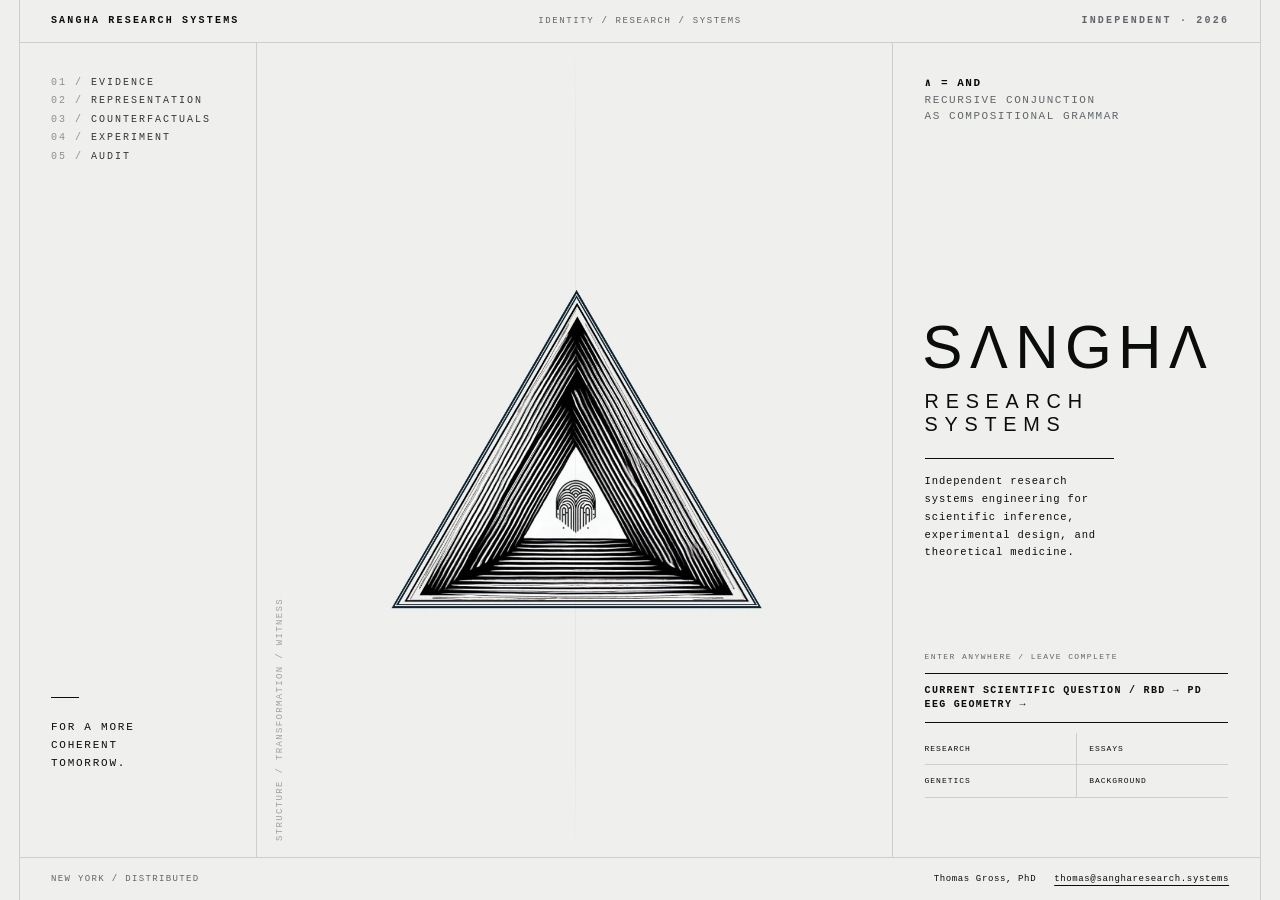
==== commit 06adfdb0: "Restore quiet homepage and route optional depth" ====
--- a/public/index.html
+++ b/public/index.html
@@ -8,243 +8,25 @@
   <link rel="icon" href="assets/sangha-icon.svg" type="image/svg+xml" />
   <title>SANGHA Research Systems</title>
   <style>
-    :root{
-      --paper:#efefed;
-      --ink:#0b0c0c;
-      --blue:#0e2a44;
-      --muted:#62666a;
-      --hair:rgba(11,12,12,.14);
-      --mesh:rgba(11,12,12,.28);
-      --mesh-open:rgba(11,12,12,.16);
-      --pad:clamp(18px,2.4vw,38px);
-      --mono:ui-monospace,SFMono-Regular,Menlo,Monaco,Consolas,"Liberation Mono",monospace;
-      --sans:"Helvetica Neue",Helvetica,Arial,sans-serif;
-    }
-
-    *{box-sizing:border-box}
-    html,body{margin:0;min-height:100%;background:var(--paper);color:var(--ink)}
-    body{font-family:var(--sans);overflow:hidden;background:var(--paper)}
-    a{color:inherit;text-decoration-thickness:1px;text-underline-offset:4px}
-    ::selection{background:var(--ink);color:var(--paper)}
-
-    .frame{height:100vh;height:100svh;border-left:1px solid var(--hair);border-right:1px solid var(--hair);margin:0 clamp(0px,1.5vw,24px);display:grid;grid-template-rows:43px minmax(0,1fr) 43px;background:var(--paper)}
-    .topbar{display:grid;grid-template-columns:1fr auto 1fr;gap:16px;align-items:center;padding:12px var(--pad);border-bottom:1px solid var(--hair);background:rgba(239,239,237,.96)}
-    .topbar .brand,.topbar .meta{font:600 10px/1.2 var(--mono);letter-spacing:.22em;text-transform:uppercase}
-    .topbar .meta{text-align:right;color:var(--muted)}
-    .topbar .center{font:500 9px/1 var(--mono);letter-spacing:.18em;color:var(--muted);text-transform:uppercase}
-
-    .hero{position:relative;min-height:0;display:grid;grid-template-columns:minmax(170px,.60fr) minmax(0,1.55fr) minmax(340px,1.20fr);overflow:hidden;background:var(--paper)}
-    .hero>*{min-width:0}
-    .rail{padding:var(--pad);border-right:1px solid var(--hair);display:flex;flex-direction:column;justify-content:space-between}
-    .rail ol{list-style:none;padding:0;margin:0;counter-reset:item}
-    .rail li{font:500 10px/1.85 var(--mono);letter-spacing:.2em;text-transform:uppercase;color:#34373a}
-    .rail li::before{counter-increment:item;content:"0" counter(item) " / ";color:#8c8f91}
-    .rail .statement{max-width:18ch;font:500 11px/1.65 var(--mono);letter-spacing:.16em;text-transform:uppercase;margin-bottom:6vh}
-    .rail .rule{display:block;width:28px;border-top:1px solid var(--ink);margin:20px 0}
-
-    .markstage{position:relative;display:flex;align-items:center;justify-content:center;overflow:hidden;isolation:isolate;min-height:0;background:var(--paper)}
-    #field{position:absolute;inset:0;width:100%;height:100%;z-index:-2;display:none}
-    .axis{position:absolute;left:50%;top:0;bottom:0;width:1px;background:linear-gradient(transparent,var(--hair) 12%,var(--hair) 88%,transparent);z-index:-1;opacity:.28}
-    .markwrap{width:min(61%,610px);aspect-ratio:654/698;display:flex;align-items:center;justify-content:center}
-    .markwrap img{display:block;width:100%;height:100%;object-fit:contain;user-select:none;pointer-events:none}
-    .coordinates{position:absolute;left:18px;bottom:16px;font:500 9px/1.3 var(--mono);letter-spacing:.15em;color:var(--muted);opacity:.56;writing-mode:vertical-rl;transform:rotate(180deg)}
-
-    .hero-copy{padding:clamp(24px,2.5vw,42px);border-left:1px solid var(--hair);display:flex;flex-direction:column;gap:24px}
-    .logic{font:500 11px/1.5 var(--mono);letter-spacing:.14em;text-transform:uppercase;color:var(--muted)}
-    .logic strong{color:var(--ink);font-weight:600}
-    .name{margin:4vh 0 0}
-    .wordmark{font-size:clamp(42px,4.4vw,72px);line-height:.82;letter-spacing:.105em;font-weight:400;white-space:nowrap;transform:translateX(-.04em)}
-    .wordmark .and{font-weight:300;display:inline-block;transform:scaleX(.94);transform-origin:center}
-    .submark{margin-top:18px;font-size:clamp(15px,1.45vw,22px);letter-spacing:.34em;text-transform:uppercase;line-height:1.25}
-    .descriptor{margin-top:22px;padding-top:14px;border-top:1px solid var(--ink);max-width:31ch;font:500 10.5px/1.7 var(--mono);letter-spacing:.08em}
-
-    /* Work map: a partially completed triangulated surface, not a card grid. */
-    .mesh-wrap{position:relative;height:330px;margin-top:auto;border-top:1px solid var(--hair);padding-top:44px}
-    .mesh-title{position:absolute;top:13px;left:0;font:500 8px/1.3 var(--mono);letter-spacing:.18em;text-transform:uppercase;color:var(--muted);z-index:4}
-    .mesh-key{position:absolute;top:13px;right:0;font:400 7px/1.3 var(--mono);letter-spacing:.1em;text-transform:uppercase;color:var(--muted);z-index:4}
-    .mesh-key .solid:before,.mesh-key .dash:before{content:"";display:inline-block;width:15px;border-top:1px solid currentColor;margin:0 5px 2px 9px}
-    .mesh-key .dash:before{border-top-style:dashed}
-    .mesh{position:absolute;left:0;right:0;top:44px;bottom:0;overflow:hidden}
-    .mesh-lines{position:absolute;inset:0;width:100%;height:100%;pointer-events:none;overflow:visible}
-    .mesh-lines polygon{fill:rgba(14,42,68,.018);stroke:none}
-    .mesh-lines line,.mesh-lines path{stroke:var(--mesh);stroke-width:.72;vector-effect:non-scaling-stroke;fill:none}
-    .mesh-lines .open{stroke:var(--mesh-open);stroke-dasharray:3 5}
-    .mesh-lines .boundary{stroke:rgba(14,42,68,.18);stroke-dasharray:1.5 4}
-
-    .node{position:absolute;z-index:3;display:block;width:42%;padding:0 0 0 17px;background:linear-gradient(90deg,var(--paper) 0,var(--paper) 86%,rgba(239,239,237,0) 100%);text-decoration:none;font:500 7.5px/1.35 var(--mono);letter-spacing:.105em;text-transform:uppercase;transition:transform .14s ease}
-    .node:before{content:"";position:absolute;left:0;top:3px;width:7px;height:7px;border:1px solid var(--ink);border-radius:50%;background:var(--paper)}
-    .node.live:before{background:var(--ink)}
-    .node b{display:block;margin-bottom:4px;font-size:8px;letter-spacing:.15em}
-    .node span{display:block;color:var(--muted);letter-spacing:.065em;text-transform:none;font-weight:400}
-    .node.live:hover,.node.live:focus-visible{transform:translateY(-1px);outline:none}
-    .node.live:hover b,.node.live:focus-visible b{text-decoration:underline;text-underline-offset:4px}
-    .node.open{color:var(--muted);background:linear-gradient(90deg,var(--paper) 0,var(--paper) 82%,rgba(239,239,237,0) 100%)}
-    .node.open:before{border-style:dashed;background:var(--paper)}
-    .node.provenance{width:37%;font-size:7px;color:#4f5962}
-    .node.provenance:before{border-color:#687684;border-radius:0;transform:rotate(45deg);background:var(--paper)}
-
-    .n1{left:7%;top:21%}
-    .n2{left:57%;top:6%}
-    .n3{left:31%;top:46%}
-    .n4{left:67%;top:48%}
-    .n5{left:12%;top:78%}
-    .n6{right:0;top:82%}
-
-    .footer{border-top:1px solid var(--hair);display:flex;align-items:center;justify-content:space-between;gap:20px;padding:0 var(--pad);font:500 9px/1.35 var(--mono);letter-spacing:.15em;text-transform:uppercase;color:var(--muted);white-space:nowrap}
-    .footer .contact{display:flex;align-items:center;gap:18px;color:var(--ink);text-transform:none;letter-spacing:.07em}
-
-    @media (max-width:1180px) and (min-width:901px){
-      .hero{grid-template-columns:minmax(145px,.50fr) minmax(0,1.35fr) minmax(330px,1.15fr)}
-      .rail{padding:24px 18px}.rail li{font-size:9px;letter-spacing:.14em}.rail .statement{font-size:10px}
-      .hero-copy{padding:24px}.logic{font-size:10px}.name{margin:2vh 0 0}.wordmark{font-size:clamp(38px,3.7vw,54px);letter-spacing:.075em}.submark{font-size:14px;letter-spacing:.26em}.descriptor{font-size:10px;max-width:28ch}.coordinates{font-size:8px}
-      .mesh-wrap{height:310px}.node{font-size:7px}.node b{font-size:7.5px}
-    }
-
-    /* Tablet: preserve the geometry. The work map gets a full-width field. */
-    @media (max-width:900px){
-      body{overflow:auto}
-      .frame{min-height:100svh;height:auto;margin:0;grid-template-rows:43px auto 58px}
-      .topbar{grid-template-columns:1fr auto}.topbar .center{display:none}
-      .hero{grid-template-columns:1fr;grid-template-rows:auto minmax(48svh,1fr) auto;overflow:visible}
-      .rail{padding:11px 14px;border-right:0;border-bottom:1px solid var(--hair)}
-      .rail ol{display:flex;flex-wrap:wrap;gap:4px 14px}.rail li{font-size:7.5px;line-height:1.45;letter-spacing:.1em;white-space:nowrap}.rail .statement{display:none}
-      .markstage{min-height:48svh}.markwrap{width:min(76%,520px)}.coordinates{display:none}
-      .hero-copy{grid-column:1;border-left:0;border-top:1px solid var(--hair);padding:clamp(24px,9vw,72px);min-height:0}
-      .name{margin:8vh 0 0}.wordmark{font-size:clamp(56px,15vw,112px);letter-spacing:.075em}.submark{font-size:clamp(18px,4vw,30px);letter-spacing:.30em}.descriptor{max-width:34ch;font-size:clamp(11px,2.2vw,15px);line-height:1.75}
-      .logic{font-size:clamp(10px,1.8vw,13px)}
-
-      .mesh-wrap{height:520px;margin-top:72px;padding-top:52px;border-top:1px solid var(--hair)}
-      .mesh-title{top:16px;font-size:9px;letter-spacing:.18em}
-      .mesh-key{top:16px;font-size:8px}
-      .mesh{top:52px;bottom:0;display:block;overflow:visible}
-      .node{position:absolute;width:31%;font-size:10px;line-height:1.4;padding-left:19px}
-      .node b{font-size:10px}.node span{font-size:9px}
-      .node:before{width:8px;height:8px;top:3px}
-      .node.provenance{width:28%;font-size:9px}
-      .n1{left:5%;top:22%}.n2{left:58%;top:8%}.n3{left:30%;top:46%}.n4{left:68%;top:48%}.n5{left:12%;top:80%}.n6{right:1%;top:84%}
-
-      .footer{padding:10px 18px;white-space:normal;align-items:flex-start;flex-direction:column;justify-content:center;gap:5px}.footer .contact{flex-wrap:wrap}
-    }
-
-    /* Phones: geometry gives way to a readable construction ledger. */
-    @media (max-width:560px){
-      .hero-copy{padding:24px 20px}.name{margin:4vh 0 0}.wordmark{font-size:clamp(46px,16vw,72px)}
-      .mesh-wrap{height:auto;min-height:0;margin-top:52px;padding-top:48px}
-      .mesh-key{display:none}
-      .mesh{position:relative;inset:auto;display:grid;grid-template-columns:1fr;gap:0;overflow:visible}
-      .mesh-lines{display:none}
-      .node,.node.provenance,.n1,.n2,.n3,.n4,.n5,.n6{position:relative;left:auto;right:auto;top:auto;width:100%;padding:13px 0 13px 22px;border-top:1px solid var(--hair);background:none;font-size:9px}
-      .node b{font-size:9px}.node span{font-size:8.5px}.node:before{left:2px;top:16px}
-      .node.provenance{margin-top:12px;border-top:1px dashed rgba(14,42,68,.25)}
-    }
-
-    @media (prefers-reduced-motion:reduce){#field{display:none}.node{transition:none}}
+    :root{--paper:#efefed;--ink:#0b0c0c;--muted:#62666a;--hair:rgba(11,12,12,.14);--pad:clamp(18px,2.4vw,38px);--mono:ui-monospace,SFMono-Regular,Menlo,Monaco,Consolas,"Liberation Mono",monospace;--sans:"Helvetica Neue",Helvetica,Arial,sans-serif}
+    *{box-sizing:border-box}html,body{margin:0;min-height:100%;background:var(--paper);color:var(--ink)}body{font-family:var(--sans);overflow:hidden}a{color:inherit;text-underline-offset:4px}::selection{background:var(--ink);color:var(--paper)}
+    .frame{height:100vh;height:100svh;border-left:1px solid var(--hair);border-right:1px solid var(--hair);margin:0 clamp(0px,1.5vw,24px);display:grid;grid-template-rows:43px minmax(0,1fr) 43px}
+    .topbar{display:grid;grid-template-columns:1fr auto 1fr;gap:16px;align-items:center;padding:12px var(--pad);border-bottom:1px solid var(--hair)}
+    .brand,.meta{font:600 10px/1.2 var(--mono);letter-spacing:.22em;text-transform:uppercase}.meta{text-align:right;color:var(--muted)}.center{font:500 9px/1 var(--mono);letter-spacing:.18em;color:var(--muted);text-transform:uppercase}
+    .hero{min-height:0;display:grid;grid-template-columns:minmax(160px,.58fr) minmax(0,1.55fr) minmax(270px,.90fr);overflow:hidden}.rail{padding:var(--pad);border-right:1px solid var(--hair);display:flex;flex-direction:column;justify-content:space-between}.rail ol{list-style:none;padding:0;margin:0;counter-reset:item}.rail li{font:500 10px/1.85 var(--mono);letter-spacing:.2em;text-transform:uppercase;color:#34373a}.rail li::before{counter-increment:item;content:"0" counter(item) " / ";color:#8c8f91}.statement{max-width:18ch;font:500 11px/1.65 var(--mono);letter-spacing:.16em;text-transform:uppercase;margin-bottom:6vh}.rule{display:block;width:28px;border-top:1px solid var(--ink);margin:20px 0}
+    .markstage{position:relative;display:flex;align-items:center;justify-content:center;overflow:hidden}.axis{position:absolute;left:50%;top:0;bottom:0;width:1px;background:linear-gradient(transparent,var(--hair) 12%,var(--hair) 88%,transparent);opacity:.28}.markwrap{width:min(61%,610px);aspect-ratio:654/698;display:flex;align-items:center;justify-content:center}.markwrap img{display:block;width:100%;height:100%;object-fit:contain}.coordinates{position:absolute;left:18px;bottom:16px;font:500 9px/1.3 var(--mono);letter-spacing:.15em;color:var(--muted);opacity:.56;writing-mode:vertical-rl;transform:rotate(180deg)}
+    .copy{padding:clamp(24px,2.5vw,42px);border-left:1px solid var(--hair);display:flex;flex-direction:column;justify-content:space-between}.logic{font:500 11px/1.5 var(--mono);letter-spacing:.14em;text-transform:uppercase;color:var(--muted)}.logic strong{color:var(--ink);font-weight:600}.name{margin:12vh 0 0}.wordmark{font-size:clamp(42px,4.7vw,76px);line-height:.82;letter-spacing:.105em;font-weight:400;white-space:nowrap;transform:translateX(-.04em)}.and{font-weight:300;display:inline-block;transform:scaleX(.94)}.submark{margin-top:18px;font-size:clamp(15px,1.55vw,24px);letter-spacing:.34em;text-transform:uppercase}.descriptor{margin-top:22px;padding-top:14px;border-top:1px solid var(--ink);max-width:30ch;font:500 10.5px/1.7 var(--mono);letter-spacing:.08em}
+    .entry{margin-bottom:3vh}.entry-label{font:500 8px/1.3 var(--mono);letter-spacing:.18em;text-transform:uppercase;color:var(--muted);margin-bottom:10px}.entry-primary{display:block;font:600 10px/1.4 var(--mono);letter-spacing:.13em;text-transform:uppercase;text-decoration:none;padding:10px 0;border-top:1px solid var(--ink);border-bottom:1px solid var(--ink)}.entry-primary:hover{text-decoration:underline;text-underline-offset:4px}.routes{display:grid;grid-template-columns:1fr 1fr;gap:0;margin-top:10px}.routes a{font:500 8px/1.45 var(--mono);letter-spacing:.12em;text-transform:uppercase;text-decoration:none;padding:10px 8px 10px 0;border-bottom:1px solid var(--hair)}.routes a:nth-child(even){padding-left:12px;border-left:1px solid var(--hair)}.routes a:hover{text-decoration:underline;text-underline-offset:4px}
+    .footer{border-top:1px solid var(--hair);display:flex;align-items:center;justify-content:space-between;gap:20px;padding:0 var(--pad);font:500 9px/1.35 var(--mono);letter-spacing:.15em;text-transform:uppercase;color:var(--muted);white-space:nowrap}.contact{display:flex;align-items:center;gap:18px;color:var(--ink);text-transform:none;letter-spacing:.07em}
+    @media(max-width:900px){body{overflow:auto}.frame{min-height:100svh;height:auto;margin:0;grid-template-rows:43px auto 58px}.topbar{grid-template-columns:1fr auto}.center{display:none}.hero{grid-template-columns:1fr;grid-template-rows:auto minmax(50svh,1fr) auto}.rail{padding:11px 14px;border-right:0;border-bottom:1px solid var(--hair)}.rail ol{display:flex;flex-wrap:wrap;gap:4px 14px}.rail li{font-size:7.5px;line-height:1.45;letter-spacing:.1em}.statement{display:none}.markstage{min-height:50svh}.markwrap{width:min(76%,520px)}.coordinates{display:none}.copy{border-left:0;border-top:1px solid var(--hair);padding:24px 20px;min-height:400px}.name{margin:0}.wordmark{font-size:clamp(46px,15vw,76px);letter-spacing:.075em}.descriptor{max-width:42ch}.footer{padding:10px 13px;white-space:normal;align-items:flex-start;flex-direction:column;gap:5px}.contact{flex-wrap:wrap}}
   </style>
 </head>
-<body>
-  <main class="frame">
-    <header class="topbar">
-      <div class="brand">SANGHA Research Systems</div>
-      <div class="center">Identity / Research / Systems</div>
-      <div class="meta">Independent · 2026</div>
-    </header>
-
-    <section class="hero" id="top">
-      <aside class="rail">
-        <ol aria-label="Research pipeline"><li>Evidence</li><li>Representation</li><li>Counterfactuals</li><li>Experiment</li><li>Audit</li></ol>
-        <div class="statement"><span class="rule"></span>For a more coherent tomorrow.</div>
-      </aside>
-
-      <div class="markstage" id="markstage">
-        <canvas id="field" aria-hidden="true"></canvas>
-        <div class="axis" aria-hidden="true"></div>
-        <div class="markwrap"><img src="assets/sangha-hero-mark.webp" alt="SANGHA nested triangular mark with central fingerprint glyph" /></div>
-        <div class="coordinates">STRUCTURE / TRANSFORMATION / WITNESS</div>
-      </div>
-
-      <div class="hero-copy">
-        <div class="logic"><strong>∧ = AND</strong><br>recursive conjunction<br>as compositional grammar</div>
-
-        <div class="name">
-          <div class="wordmark" aria-label="SANGHA">S<span class="and">Λ</span>NGH<span class="and">Λ</span></div>
-          <div class="submark">Research Systems</div>
-          <div class="descriptor">Independent research systems engineering for scientific inference, experimental design, and theoretical medicine.</div>
-        </div>
-
-        <div class="mesh-wrap" aria-label="SANGHA work map">
-          <div class="mesh-title">Work map / tessellation in progress</div>
-          <div class="mesh-key"><span class="solid">live</span><span class="dash">open seam</span></div>
-
-          <div class="mesh">
-            <svg class="mesh-lines" viewBox="0 0 100 100" preserveAspectRatio="none" aria-hidden="true">
-              <polygon points="10,25 61,11 34,49" />
-              <polygon points="61,11 34,49 72,51" />
-              <line x1="10" y1="25" x2="61" y2="11" />
-              <line x1="10" y1="25" x2="34" y2="49" />
-              <line x1="61" y1="11" x2="34" y2="49" />
-              <line x1="61" y1="11" x2="72" y2="51" />
-              <line x1="34" y1="49" x2="72" y2="51" />
-              <line class="open" x1="34" y1="49" x2="16" y2="82" />
-              <line class="open" x1="72" y1="51" x2="16" y2="82" />
-              <path class="open" d="M72,51 L67,79" />
-              <path class="boundary" d="M67,79 L84,87" />
-            </svg>
-
-            <a class="node live n1" href="projects/qupath-adaptive-whole-tissue.html"><b>P01</b>Adaptive whole tissue<span>measurement / QuPath</span></a>
-            <a class="node live n2" href="projects/field-geometry.html"><b>P02</b>Field Geometry<span>geometry / uncertainty</span></a>
-            <a class="node live n3" href="projects/rbd-pd-eeg-geometry.html"><b>P03</b>RBD → PD EEG<span>latent disease geometry</span></a>
-            <a class="node live n4" href="essays/phenotype-is-compiled.html"><b>E01</b>Phenotype Is Compiled<span>generative representation</span></a>
-            <span class="node open n5" aria-label="Project 04 under construction"><b>P04 / OPEN</b>Genomic allocation<span>assembling</span></span>
-            <span class="node open provenance n6" aria-label="Background and credentials surface under construction"><b>PROVENANCE</b>Practice / background<span>credentials remain separate</span></span>
-          </div>
-        </div>
-      </div>
-    </section>
-
-    <footer class="footer">
-      <div>New York / distributed</div>
-      <div class="contact"><span>Thomas Gross, PhD</span><a href="mailto:thomas@sangharesearch.systems">thomas@sangharesearch.systems</a></div>
-    </footer>
-  </main>
-
-<script>
-(() => {
-  const canvas=document.getElementById('field');
-  if(!canvas || getComputedStyle(canvas).display==='none') return;
-  const stage=document.getElementById('markstage');
-  const ctx=canvas.getContext('2d');
-  let mx=.5,my=.5,targetX=.5,targetY=.5;
-  const reduced=matchMedia('(prefers-reduced-motion: reduce)').matches;
-  function resize(){
-    const r=stage.getBoundingClientRect();
-    const dpr=Math.min(devicePixelRatio||1,2);
-    canvas.width=Math.max(1,Math.floor(r.width*dpr));
-    canvas.height=Math.max(1,Math.floor(r.height*dpr));
-    canvas.style.width=r.width+'px';canvas.style.height=r.height+'px';
-    ctx.setTransform(dpr,0,0,dpr,0,0);
-  }
-  function tri(cx,cy,radius,skew,phase){
-    const h=radius*1.12;
-    const left=[cx-radius+skew*phase,cy+h*.58];
-    const right=[cx+radius+skew*phase,cy+h*.58];
-    const top=[cx+skew*phase*.25,cy-h*.72];
-    ctx.beginPath();ctx.moveTo(top[0],top[1]);ctx.lineTo(right[0],right[1]);ctx.lineTo(left[0],left[1]);ctx.closePath();
-  }
-  function draw(t){
-    const r=stage.getBoundingClientRect(),w=r.width,h=r.height;
-    ctx.clearRect(0,0,w,h);mx+=(targetX-mx)*.035;my+=(targetY-my)*.035;
-    const cx=w*.5,cy=h*.49,base=Math.min(w*.47,h*.39),drift=(mx-.5)*8,vdrift=(my-.5)*4,time=reduced?0:t*.00006;
-    ctx.lineWidth=.5;
-    for(let i=0;i<14;i++){
-      const p=i/13,pulse=Math.sin(time+p*3.6)*.8,radius=base*(1.08+p*.07)+pulse,alpha=.025+(1-p)*.035;
-      ctx.strokeStyle=`rgba(14,42,68,${alpha})`;tri(cx+drift*p,cy+vdrift*(1-p),radius,drift*.28,p);ctx.stroke();
-    }
-    requestAnimationFrame(draw);
-  }
-  stage.addEventListener('pointermove',e=>{const r=stage.getBoundingClientRect();targetX=(e.clientX-r.left)/r.width;targetY=(e.clientY-r.top)/r.height});
-  stage.addEventListener('pointerleave',()=>{targetX=.5;targetY=.5});
-  addEventListener('resize',resize);resize();requestAnimationFrame(draw);
-})();
-</script>
-</body>
-</html>+<body><main class="frame">
+<header class="topbar"><div class="brand">SANGHA Research Systems</div><div class="center">Identity / Research / Systems</div><div class="meta">Independent · 2026</div></header>
+<section class="hero">
+<aside class="rail"><ol><li>Evidence</li><li>Representation</li><li>Counterfactuals</li><li>Experiment</li><li>Audit</li></ol><div class="statement"><span class="rule"></span>For a more coherent tomorrow.</div></aside>
+<div class="markstage"><div class="axis"></div><div class="markwrap"><img src="assets/sangha-hero-mark.webp" alt="SANGHA nested triangular mark with central fingerprint glyph" /></div><div class="coordinates">STRUCTURE / TRANSFORMATION / WITNESS</div></div>
+<div class="copy"><div class="logic"><strong>∧ = AND</strong><br>recursive conjunction<br>as compositional grammar</div><div class="name"><div class="wordmark">S<span class="and">Λ</span>NGH<span class="and">Λ</span></div><div class="submark">Research Systems</div><div class="descriptor">Independent research systems engineering for scientific inference, experimental design, and theoretical medicine.</div></div><div class="entry"><div class="entry-label">Enter anywhere / leave complete</div><a class="entry-primary" href="projects/rbd-pd-eeg-geometry.html">Current scientific question / RBD → PD EEG Geometry →</a><div class="routes"><a href="research.html">Research</a><a href="essays/phenotype-is-compiled.html">Essays</a><a href="projects/genetic-allocation.html">Genetics</a><a href="background.html">Background</a></div></div></div>
+</section>
+<footer class="footer"><div>New York / distributed</div><div class="contact"><span>Thomas Gross, PhD</span><a href="mailto:thomas@sangharesearch.systems">thomas@sangharesearch.systems</a></div></footer>
+</main></body></html>
